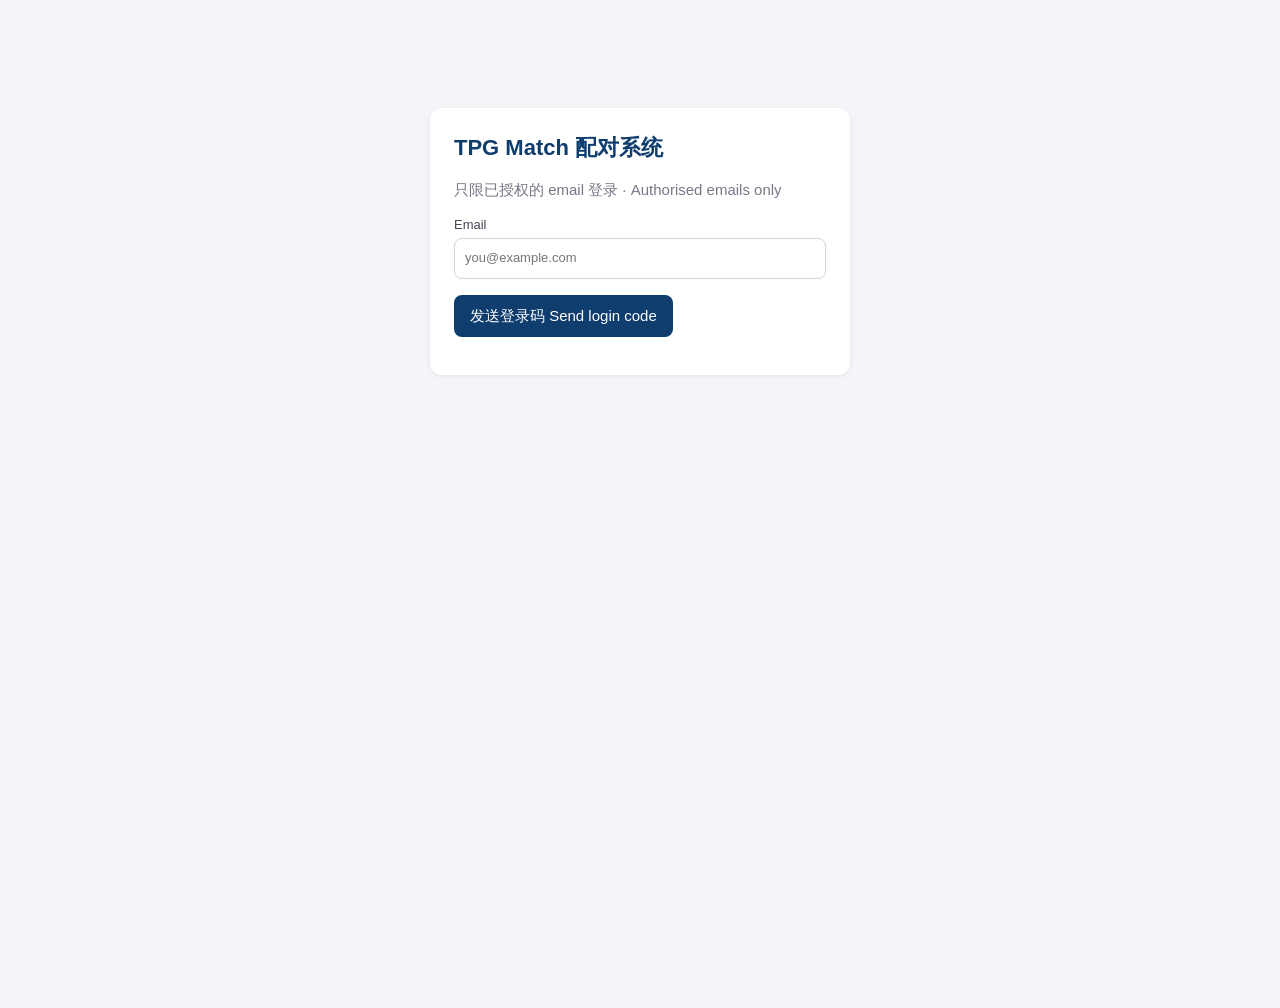
==== industry/index.html @ 161182a3 "TPG Match portal draft (phase 1)" ====
<!doctype html>
<html lang="zh">
<head>
<meta charset="utf-8">
<meta name="robots" content="noindex,nofollow">
<meta name="viewport" content="width=device-width,initial-scale=1,viewport-fit=cover">
<title>TPG 柔佛工厂配对 Industrial Finder</title>
<meta name="description" content="柔佛工厂 / 仓库 / 工业地 / 店屋 盘源搜索 (Johor factory &amp; industrial listings)">
<meta name="theme-color" content="#0f3d6e">
<link rel="icon" href="icon-192.png">
<link rel="apple-touch-icon" href="apple-touch-icon.png">
<meta name="apple-mobile-web-app-capable" content="yes">
<meta name="mobile-web-app-capable" content="yes">
<meta name="apple-mobile-web-app-title" content="工厂配对">
<link rel="stylesheet" href="style.css">
</head>
<body>
<header>
  <h1>TPG 柔佛工厂配对 Industrial Finder</h1>
  <div class="sub" id="cover">载入中… Loading…</div>
</header>
<div class="fp" id="panel"><div>
  <div class="search"><span class="ico">🔍</span><input id="q" type="search" placeholder="Search location 地区 / 项目 e.g. Senai, Kempas" enterkeyhint="search" autocomplete="off"></div>
  <div class="tabs" id="sr"><button type="button" data-v="" class="on">全部 All</button><button type="button" data-v="s">Buy 买</button><button type="button" data-v="r">Rent 租</button></div>
  <h2>Property type 类型</h2>
  <div class="tiles" id="cat"><button type="button" class="all on" data-v="">全部类型 All types <small id="cA"></small></button><button type="button" class="tile" data-v="I"><span class="ic">🏭</span>Industry 工业<small id="cI"></small></button><button type="button" class="tile" data-v="C"><span class="ic">🏬</span>Commercial 商业<small id="cC"></small></button><button type="button" class="tile" data-v="L"><span class="ic">🟫</span>Land 地皮<small id="cL"></small></button><button type="button" class="tile" data-v="B"><span class="ic">🤝</span>Business Take Over 生意出顶<small id="cB"></small></button></div>
  <div class="chips" id="types" hidden></div>
  <h2>Price 价钱 (RM) <small>租 = 月租 monthly rent</small></h2>
  <div class="mm"><input id="minP" type="number" inputmode="numeric" placeholder="No Min" aria-label="No Min"><span class="dash">–</span><input id="maxP" type="number" inputmode="numeric" placeholder="No Max" aria-label="No Max"></div>
  <h2>More filters 更多条件</h2>
    <div class="sec" data-k="ar"><button type="button" class="sh">地区 Area<span class="sv"></span><span class="ar">▼</span></button><div class="sb"><div class="chips" id="areas"></div></div></div>
    <div class="sec" data-k="bu"><button type="button" class="sh">Built-up 建筑面积 (sf)<span class="sv"></span><span class="ar">▼</span></button><div class="sb"><div class="mm"><input id="minBu" type="number" inputmode="numeric" placeholder="No Min" aria-label="No Min"><span class="dash">–</span><input id="maxBu" type="number" inputmode="numeric" placeholder="No Max" aria-label="No Max"></div></div></div>
    <div class="sec" data-k="ld"><button type="button" class="sh">Land size 土地面积 (sf)<span class="sv"></span><span class="ar">▼</span></button><div class="sb"><div class="mm"><input id="minLd" type="number" inputmode="numeric" placeholder="No Min" aria-label="No Min"><span class="dash">–</span><input id="maxLd" type="number" inputmode="numeric" placeholder="No Max" aria-label="No Max"></div></div></div>
    <div class="sec" data-k="amp"><button type="button" class="sh">Power 电 (amp)<span class="sv"></span><span class="ar">▼</span></button><div class="sb"><div class="mm"><input id="minAmp" type="number" inputmode="numeric" placeholder="No Min" aria-label="No Min"><span class="dash">–</span><input id="maxAmp" type="number" inputmode="numeric" placeholder="No Max" aria-label="No Max"></div></div></div>
    <div class="sec" data-k="ten"><button type="button" class="sh">Tenure 地契<span class="sv"></span><span class="ar">▼</span></button><div class="sb"><div class="fld"><select id="ten" aria-label="Tenure"><option value="">不限 Any</option><option value="F">Freehold 永久</option><option value="L">Leasehold 租赁</option></select></div></div></div>
    <div class="sec" data-k="kw"><button type="button" class="sh">Keywords 关键字<span class="sv"></span><span class="ar">▼</span></button><div class="sb"><div class="fld"><input id="kw" type="search" placeholder="e.g. gas, sprinkler, crane, 角头" autocomplete="off"></div><div class="hint">每个字都要在盘的原文里出现 All words must appear in the post.</div></div></div>
    <div class="sec" data-k="mo"><button type="button" class="sh">Ceiling / Loading / Industry 楼高 · 载重 · 类别<span class="sv"></span><span class="ar">▼</span></button><div class="sb"><div class="mm" style="grid-template-columns:1fr 1fr"><label class="fld"><span>楼高 最少 Min ceiling</span><input id="minCeil" type="number" inputmode="decimal"></label><label class="fld"><span>单位 Unit</span><select id="ceilU"><option value="ft">ft 尺</option><option value="m">m 米</option></select></label><label class="fld"><span>载重 最少 Min loading (kN/m²)</span><input id="minFl" type="number" inputmode="numeric"></label><label class="fld"><span>工业类别 Industry</span><select id="ind"><option value="">不限 Any</option><option value="L">Light</option><option value="M">Medium</option><option value="H">Heavy</option></select></label></div></div></div>
    <div class="sec" data-k="gr"><button type="button" class="sh">来源群 Group<span class="sv"></span><span class="ar">▼</span></button><div class="sb"><div class="chips" id="groups"></div></div></div>
  <div class="acts"><button type="button" id="reset">重设 Reset</button><button type="button" class="pri" id="go">看结果 Show results</button></div>
</div></div>
<div id="info"><span id="cnt"></span>
  <select id="sort" aria-label="排序 sort">
    <option value="new">最新 Newest</option><option value="pa">价钱 低→高</option><option value="pd">价钱 高→低</option>
    <option value="amp">电 Amp 高→低</option><option value="bu">建筑 BU 大→小</option>
  </select></div>
<div id="list"></div>
<button id="more" type="button" hidden>显示更多 Show more</button>
<footer>资料来自 WhatsApp 群组盘源，仅供参考，请向原 agent 核实。Listings from WhatsApp groups, verify with the agent.<br>The Pillars Group · CT Chong</footer>
<script type="text/plain" id="app">
(function(){
"use strict";
var D=window.FDATA;
if(!D){document.getElementById("cover").textContent="资料载入失败，请重新整理 / Data failed to load, please refresh";return;}
var $=function(id){return document.getElementById(id)};
var TYPES=[["D","独立式 Detached"],["S","半独立 Semi-D"],["C","Cluster"],["T","排屋 Terrace"],["W","仓库 Warehouse"],["F","工厂 Factory"],["L","地皮 Land"],["P","店屋 Shoplot"],["K","商业楼 Commercial bldg"],["E","办公室 Office"],["H","宿舍 Hostel"],["B","生意出顶 Takeover"],["O","Open shed"],["X","Data centre"]];
var TN={D:"Detached factory",S:"Semi-D factory",C:"Cluster factory",T:"Terrace factory",W:"Warehouse",F:"Factory",L:"Land",P:"Shoplot",B:"生意出顶 Business takeover",E:"Office 办公室",K:"Commercial building 商业楼",H:"Hostel 宿舍",O:"Open shed",X:"Data centre"};
var IND={L:"Light industry",M:"Medium industry",H:"Heavy industry"},TEN={F:"Freehold",L:"Leasehold"};
var G=D.meta.groups, GN=D.meta.groupNames;
var SENAI_X=/i-?synergy|seelong|idaman|m-?park|airport city|ebp ?2|eco business park 2/i;
var MON=["","1月","2月","3月","4月","5月","6月","7月","8月","9月","10月","11月","12月"];
function dstr(s){return parseInt(s.slice(4,6),10)+"/"+parseInt(s.slice(2,4),10)+"/20"+s.slice(0,2)}
function fmtN(n){return Math.round(n).toLocaleString("en-US")}
function money(v){return v>=1e6?"RM"+(v/1e6).toFixed(v>=1e7?1:2).replace(/\.?0+$/,"")+"mil":"RM"+fmtN(v)}
function esc(s){return String(s).replace(/[&<>"']/g,function(c){return {"&":"&amp;","<":"&lt;",">":"&gt;",'"':"&quot;","'":"&#39;"}[c]})}
function gtags(mask){var o=[];for(var i=0;i<G.length;i++)if(mask&(1<<i))o.push(G[i]);return o}
// precompute
var districts={}, L=D.L;
L.forEach(function(x){var ar=D.areas[x.a]||["?",""];x.area=ar[0];x.dist=ar[1]||ar[0];x.par=ar[2]||"";
  x.senai=x.dist==="Senai"||SENAI_X.test(x.loc+" "+x.area);
  x.gm=x.ag.reduce(function(m,a){return m|a[2]},0);
  // keyword search: area / district / project / title / specs only, never the full original text (CT 11/23: a 'Nusa Cemerlang'
  // in a connectivity paragraph must not make a SiLC unit show up for 'cemerlang')
  x.s=(x.area+" "+x.dist+" "+x.par+" "+x.loc+" "+(x.kw||"")+" "+(TN[x.t]||"")+" "+x.kf+" "+({L:"light industrial",M:"medium industrial",H:"heavy industrial"}[x.ind]||"")+" "+({F:"freehold",L:"leasehold"}[x.ten]||"")+" "+x.ag.map(function(a){var g=D.agents[a[0]];return g[0]+" "+g[1]+" 0"+g[1].slice(2)}).join(" ")).toLowerCase().replace(/\s+/g," ");
  if(x.dist&&x.dist!=="?")districts[x.dist]=(districts[x.dist]||0)+1;});
var dlist=Object.keys(districts).sort(function(a,b){return districts[b]-districts[a]});
$("cover").textContent="资料 "+dstr(D.meta.from.replace(/-/g,"").slice(2))+" – "+dstr(D.meta.to.replace(/-/g,"").slice(2))+" · 共 "+fmtN(D.meta.count)+" 个盘 listings · 更新 "+D.meta.built.slice(0,10);
function chips(el,items,key){$(el).innerHTML=items.map(function(it){return '<button type="button" class="chip" data-v="'+esc(it[0])+'">'+esc(it[1])+'</button>'}).join("");
  $(el).addEventListener("click",function(e){var b=e.target.closest(".chip");if(!b)return;b.classList.toggle("on");run()})}
chips("areas",dlist.map(function(d){return [d,(d==="Senai"?"Senai+ 含Seelong/EBP2/M-Park/Idaman/I-Synergy":d)+" "+districts[d]]}));
// CT 23/11: one site, three categories. Every type code belongs to exactly one category.
var CAT={D:"I",S:"I",C:"I",T:"I",W:"I",F:"I",O:"I",X:"I",P:"C",B:"B",E:"C",H:"C",K:"C",L:"L"};
var CN={I:0,C:0,L:0,B:0};L.forEach(function(x){x.cat=CAT[x.t]||"I";CN[x.cat]++});
function srN(arr){var s=0,r=0;arr.forEach(function(x){if(x.sr==="s"||x.sr==="b"||(!x.sr&&x.sale))s++;if(x.sr==="r"||x.sr==="b"||(!x.sr&&x.rent))r++});return "卖 "+s+" · 租 "+r}
$("cA").textContent=fmtN(L.length)+" · "+srN(L);$("cB").textContent=fmtN(CN.B)+" · 顶让 takeover";
["I","C","L"].forEach(function(k){$("c"+k).textContent=fmtN(CN[k])+" · "+srN(L.filter(function(x){return x.cat===k}))});
// the type chips show only the subtypes of the chosen category, each with its count
function typeChips(cat){return;var tc={};L.forEach(function(x){if(!cat||x.cat===cat)tc[x.t]=(tc[x.t]||0)+1});
  $("types").innerHTML=TYPES.filter(function(t){return tc[t[0]]}).map(function(t){return '<button type="button" class="chip" data-v="'+esc(t[0])+'">'+esc(t[1])+" "+tc[t[0]]+'</button>'}).join("")}
$("types").addEventListener("click",function(e){var b=e.target.closest(".chip");if(!b)return;b.classList.toggle("on");run()});
typeChips("");
$("cat").addEventListener("click",function(e){var b=e.target.closest("button");if(!b)return;[].forEach.call($("cat").children,function(c){c.classList.toggle("on",c===b)});typeChips(b.dataset.v);run()});
chips("groups",G.map(function(g){return [g,g+" · "+GN[g]]}));
$("sr").addEventListener("click",function(e){var b=e.target.closest("button");if(!b)return;[].forEach.call($("sr").children,function(c){c.classList.toggle("on",c===b)});run()});
function on(el){return [].map.call($(el).querySelectorAll(".chip.on"),function(b){return b.dataset.v})}
function num(id){var v=parseFloat($(id).value);return isNaN(v)?null:v}
var NUMS=["minAmp","maxAmp","minBu","maxBu","minLd","maxLd","minCeil","minFl","minP","maxP"],SELS=["ceilU","ind","ten","sort"];
function state(){var s={cat:$("cat").querySelector(".on").dataset.v,q:$("q").value.trim(),sr:$("sr").querySelector(".on").dataset.v,ar:on("areas"),ty:on("types"),gr:on("groups"),kw:$("kw").value.trim()};
  NUMS.forEach(function(k){s[k]=num(k)});SELS.forEach(function(k){s[k]=$(k).value});return s}
function price(x,sr){if(sr==="r")return x.rent||0;if(sr==="s")return x.sale||0;return x.rent||x.sale||0}
function match(x,s){
  if(x.cat!=="B"&&s.sr==="r"&&!(x.sr==="r"||x.sr==="b"||(!x.sr&&x.rent)))return false;
  if(x.cat!=="B"&&s.sr==="s"&&!(x.sr==="s"||x.sr==="b"||(!x.sr&&x.sale)))return false;
  if(s.ar.length&&!s.ar.some(function(a){return a==="Senai"?x.senai:x.dist===a}))return false;
  if(s.cat&&x.cat!==s.cat)return false;
  if(s.ty.length&&s.ty.indexOf(x.t)<0)return false;
  if(s.gr.length&&!s.gr.some(function(g){return x.gm&(1<<G.indexOf(g))}))return false;
  if(s.minAmp!=null&&!(x.amp>=s.minAmp))return false;
  if(s.maxAmp!=null&&!(x.amp&&x.amp<=s.maxAmp))return false;
  if(s.minBu!=null&&!(x.bu>=s.minBu))return false;
  if(s.maxBu!=null&&!(x.bu&&x.bu<=s.maxBu))return false;
  if(s.minLd!=null&&!(x.ld>=s.minLd))return false;
  if(s.maxLd!=null&&!(x.ld&&x.ld<=s.maxLd))return false;
  if(s.minCeil!=null){var c=s.ceilU==="m"?x.cm:(x.cf||x.cm*3.281);if(!(c>=s.minCeil-0.05))return false}
  if(s.minFl!=null&&!(x.fl>=s.minFl))return false;
  if(s.maxP!=null){var p=price(x,s.sr);if(!(p&&p<=s.maxP))return false}
  if(s.minP!=null){var p2=price(x,s.sr);if(!(p2&&p2>=s.minP))return false}
  if(s.kw){if(x.kt==null)x.kt=(x.s+" "+x.txt).toLowerCase();var kws=s.kw.toLowerCase().split(/[\s,，]+/);for(var j=0;j<kws.length;j++){if(kws[j]&&x.kt.indexOf(kws[j])<0)return false}}
  if(s.ind&&x.ind!==s.ind)return false;
  if(s.ten&&x.ten!==s.ten)return false;
  if(s.q&&s.ph){if(x.s.indexOf(s.ph)<0)return false}
  else if(s.q){var ws=s.q.toLowerCase().split(/\s+/);for(var i=0;i<ws.length;i++){var w=ws[i];if(/^0\d{8,}$/.test(w))w="6"+w;if(x.s.indexOf(w)<0)return false}}
  return true}
var res=[],shown=0,PAGE=30;
function srt(s){var k=s.sort;res.sort(function(a,b){
  if(k==="pa"||k==="pd"){var pa=price(a,s.sr),pb=price(b,s.sr);if(!pa)return 1;if(!pb)return -1;return k==="pa"?pa-pb:pb-pa}
  if(k==="amp")return (b.amp||0)-(a.amp||0)||(b.last>a.last?1:-1);
  if(k==="bu")return (b.bu||0)-(a.bu||0)||(b.last>a.last?1:-1);
  return b.last>a.last?1:b.last<a.last?-1:0})}
function agLink(a,x,label){var g=D.agents[a[0]],nm=g[0]||("0"+g[1].slice(2))||"?",ph=g[1];
  if(!ph)return '<b>'+esc(nm)+'</b>';
  var msg="Hi "+(g[0]||"")+", 请问这个盘还有吗？"+label;
  return '<a href="https://wa.me/'+ph+'?text='+encodeURIComponent(msg)+'" target="_blank" rel="noopener">'+esc(nm)+' 0'+ph.slice(2).replace(/^(1\d)(\d{3,4})(\d{4})$/,"$1-$2 $3")+'</a>'}
function card(x,i,s){
  var srT=x.sr==="r"?"出租 Rent":x.sr==="s"?"出售 Sale":x.sr==="b"?"租/卖 Rent & Sale":"";
  var lc=x.loc&&[x.area,x.dist].map(function(z){return (z||"").toLowerCase()}).indexOf(x.loc.toLowerCase())<0?x.loc:"";
  var place=x.area+(x.dist&&x.area.toLowerCase().indexOf(x.dist.toLowerCase())<0?" ("+x.dist+")":"")+(lc?" · "+lc:"");
  var title=(i+1)+". "+place+" · "+(TN[x.t]||"Factory")+(srT?" · "+srT:"");
  var sp=[];
  sp.push("BU "+(x.bu?fmtN(x.bu)+"sf":"-"));
  sp.push("地 "+(x.ld?fmtN(x.ld)+"sf"+(x.ld>=21780?" ("+(x.ld/43560).toFixed(2).replace(/\.?0+$/,"")+"ac)":""):"-"));
  sp.push(x.amp?x.amp+"A":"电 -");
  sp.push("楼高 "+(x.cm?(+x.cm.toFixed(1))+"m"+(x.cf?"/"+Math.round(x.cf)+"ft":""):"-"));
  if(x.fl)sp.push("载重 "+x.fl+"kN/m²");
  if(x.ind)sp.push(IND[x.ind]);
  if(x.ten)sp.push(TEN[x.ten]);
  var pr=[];
  if(x.rent&&x.rf)pr.push("租 "+money(x.rent)+"/月 (楼层价 per floor)");
  else if(x.rent)pr.push("租 "+money(x.rent)+"/月"+(x.psf&&x.sr!=="s"&&x.psf<=20?" (RM"+x.psf+"psf)":(x.bu&&x.t!=="L"?" (≈RM"+(x.rent/x.bu).toFixed(2)+"psf)":"")));
  if(x.sale)pr.push("卖 "+money(x.sale)+(x.psf&&x.psf>20?" (RM"+fmtN(x.psf)+"psf)":(x.bu&&x.t!=="L"?" (≈RM"+fmtN(x.sale/x.bu)+"psf BU)":x.ld?" (≈RM"+(x.sale/x.ld).toFixed(1)+"psf 地)":"")));
  // CT 23/11: several agents, different prices - show the earliest and the latest, each with its agent and date
  var pp=[];if(x.pp){[["r","租"],["s","卖"]].forEach(function(k){var v=x.pp[k[0]];if(!v)return;
    function one(e,lab){var a=D.agents[e[1]]||["",""];return lab+" "+money(e[0])+(k[0]==="r"?"/月":"")+"（"+(a[0]||("0"+(a[1]||"").slice(2)))+" "+e[2].slice(4,6)+"/"+e[2].slice(2,4)+" 发）"}
    pp.push(k[1]+"价不同："+one(v[0],"最早")+" · "+one(v[1],"最新"))})}
  if(x.tf)pr.push("顶手费 "+money(x.tf)+(x.tsr?" · 店租 RM"+fmtN(x.tsr)+"/月":""));
  if(x.tr&&x.sale)pr.push(x.tn==="t"?"已有租客 · 租金 RM"+fmtN(x.tr)+"/月":"原文另写租金 RM"+fmtN(x.tr)+"/月");
  var label=x.area+" "+(TN[x.t]||"")+(x.bu?" BU "+fmtN(x.bu)+"sf":"")+(x.amp?" "+x.amp+"A":"")+(x.rent?" 租"+money(x.rent):x.sale?" 卖"+money(x.sale):"");
  var f=x.ag[0], oth=x.ag.slice(1);
  var h='<div class="card"><h3>'+esc(title)+(x.kf?'<span class="kf">'+esc(x.kf)+'</span>':'')+'</h3>'+
    '<div class="spec">'+esc(sp.join(" | "))+'</div>'+
    '<div class="spec price">'+esc(pr.join(" | ")||"价钱 请问 agent")+'</div>'+(pp.length?'<div class="small pp">💬 '+esc(pp.join("；"))+'</div>':'')+
    '<div class="ag">👉 '+agLink(f,x,label)+' <span class="small">首发 '+dstr(f[1])+'</span></div>'+
    '<div class="small">📍 '+gtags(x.gm).map(function(g){return '<span class="tag" title="'+esc(GN[g])+'">'+esc(g)+'</span>'}).join("")+' 最近 '+dstr(x.last)+'</div>';
  if(oth.length){h+='<div class="oth">也有人发：'+oth.slice(0,6).map(function(a){return agLink(a,x,label)+' <span class="small">('+gtags(a[2]).join("/")+')</span>'}).join("，")+
    (oth.length>6?'<details><summary>还有 '+(oth.length-6)+' 位 agent</summary>'+oth.slice(6).map(function(a){return agLink(a,x,label)+' <span class="small">('+gtags(a[2]).join("/")+')</span>'}).join("，")+'</details>':'')+'</div>'}
  h+='<details><summary>看原文 Original post ▾</summary><button type="button" class="copy-orig">📋 复制全文 Copy</button><pre>'+esc(x.txt)+'</pre></details></div>';
  return h}
function render(more){var s=state(),h="";var end=Math.min(res.length,shown+PAGE);
  for(var i=shown;i<end;i++)h+=card(res[i],i,s);
  if(more)$("list").insertAdjacentHTML("beforeend",h);else $("list").innerHTML=h||'<div class="empty">没有符合的盘 No match.<br>试试放宽条件（很多盘没写电/楼高/载重，有这些条件会被筛掉）。</div>';
  shown=end;$("more").hidden=shown>=res.length}
var tmr;
// draft 24/11 (PropertyGuru-style): every filter section is collapsed by default; its header shows the active value
function rng(a,b,u){a=num(a);b=num(b);if(a==null&&b==null)return "";return (a!=null?fmtN(a):"No Min")+" – "+(b!=null?fmtN(b):"No Max")+(u||"")}
function listLab(a){return a.length<=3?a.join("、"):a.slice(0,3).join("、")+" 等 "+a.length+" 个"}
function secLab(){var v={ar:listLab(on("areas")),bu:rng("minBu","maxBu"," sf"),ld:rng("minLd","maxLd"," sf"),amp:rng("minAmp","maxAmp"," A"),
    ten:$("ten").value?$("ten").options[$("ten").selectedIndex].text:"",kw:$("kw").value.trim(),
    mo:[num("minCeil")!=null?"≥"+num("minCeil")+$("ceilU").value:"",num("minFl")!=null?"≥"+num("minFl")+"kN":"",$("ind").value?$("ind").options[$("ind").selectedIndex].text:""].filter(Boolean).join(" · "),
    gr:listLab(on("groups"))};
  [].forEach.call(document.querySelectorAll(".sec"),function(el){var t=v[el.dataset.k]||"";el.querySelector(".sv").textContent=t||"Any";el.classList.toggle("act",!!t);
    el.querySelector(".sh").setAttribute("aria-expanded",el.classList.contains("open"))})}
document.querySelectorAll(".sec .sh").forEach(function(h){h.addEventListener("click",function(){h.parentNode.classList.toggle("open");secLab()})});
function run(){var s=state();secLab();
  // several words: if some listing has them as one phrase ('desa cemerlang', 'setia business park 1'), match the phrase only
  var ph=s.q.toLowerCase().replace(/\s+/g," ");s.ph=(ph.indexOf(" ")>0&&L.some(function(x){return x.s.indexOf(ph)>=0}))?ph:"";
  res=L.filter(function(x){return match(x,s)});srt(s);shown=0;
  $("cnt").textContent="找到 "+fmtN(res.length)+" 个盘";$("go").textContent="看 "+fmtN(res.length)+" 个结果 Show results";render(false);save(s)}
function save(s){var p=[];if(s.q)p.push("q="+encodeURIComponent(s.q));if(s.kw)p.push("kw="+encodeURIComponent(s.kw));if(s.sr)p.push("sr="+s.sr);
  ["ar","ty","gr"].forEach(function(k){if(s[k].length)p.push(k+"="+encodeURIComponent(s[k].join(",")))});
  NUMS.forEach(function(k){if(s[k]!=null)p.push(k+"="+s[k])});SELS.forEach(function(k){var d=$(k).options[0].value;if(s[k]!==d)p.push(k+"="+s[k])});
  history.replaceState(null,"",p.length?"#"+p.join("&"):location.pathname+location.search)}
function load(){var h=location.hash.slice(1);if(!h)return;h.split("&").forEach(function(kv){var i=kv.indexOf("="),k=kv.slice(0,i),v=decodeURIComponent(kv.slice(i+1));
  if(k==="q")$("q").value=v;else if(k==="kw")$("kw").value=v;else if(k==="sr")[].forEach.call($("sr").children,function(c){c.classList.toggle("on",c.dataset.v===v)});
  else if(k==="ar"||k==="ty"||k==="gr"){var el={ar:"areas",ty:"types",gr:"groups"}[k],vs=v.split(",");[].forEach.call($(el).children,function(c){if(vs.indexOf(c.dataset.v)>=0)c.classList.add("on")})}
  else if($(k))$(k).value=v});}
$("q").addEventListener("input",function(){clearTimeout(tmr);tmr=setTimeout(run,200)});
$("q").addEventListener("keydown",function(e){if(e.key==="Enter"){$("q").blur();run()}});
NUMS.concat(["ceilU","ind","ten"]).forEach(function(k){$(k).addEventListener("input",function(){clearTimeout(tmr);tmr=setTimeout(run,300)})});
$("sort").addEventListener("change",run);
$("kw").addEventListener("input",function(){clearTimeout(tmr);tmr=setTimeout(run,300)});
$("ten").addEventListener("change",run);$("ind").addEventListener("change",run);$("ceilU").addEventListener("change",run);
$("go").addEventListener("click",function(){run();$("info").scrollIntoView({behavior:"smooth"})});
$("reset").addEventListener("click",function(){$("q").value="";$("kw").value="";NUMS.forEach(function(k){$(k).value=""});SELS.forEach(function(k){$(k).selectedIndex=0});
  document.querySelectorAll(".chip.on").forEach(function(c){c.classList.remove("on")});[].forEach.call($("sr").children,function(c,i){c.classList.toggle("on",i===0)});run()});
function copyText(t){
  function fallback(){var ta=document.createElement("textarea");ta.value=t;ta.setAttribute("readonly","");
    ta.style.cssText="position:fixed;top:0;left:0;width:2em;height:2em;padding:0;border:0;outline:none;box-shadow:none;background:transparent;opacity:0;";
    document.body.appendChild(ta);ta.focus();ta.select();ta.setSelectionRange(0,t.length);
    var ok=false;try{ok=document.execCommand("copy")}catch(e){}document.body.removeChild(ta);return ok}
  if(navigator.clipboard&&navigator.clipboard.writeText)
    return navigator.clipboard.writeText(t).catch(function(){if(!fallback())return Promise.reject(new Error("copy"))});
  return fallback()?Promise.resolve():Promise.reject(new Error("copy"))}
$("list").addEventListener("click",function(e){
  var b=e.target.closest(".copy-orig");if(!b)return;e.preventDefault();e.stopPropagation();
  var pre=b.parentNode.querySelector("pre"),t=pre?pre.textContent:"";
  copyText(t).then(function(){b.textContent="已复制 ✓";b.classList.add("ok");clearTimeout(b._ct);
    b._ct=setTimeout(function(){b.textContent="📋 复制全文 Copy";b.classList.remove("ok")},2000)});
});
$("more").addEventListener("click",function(){render(true)});
load();run();
})();
</script>
<script src="../embed.js" data-cat="industry"></script>
</body>
</html>
---- industry/style.css ----
/* Shared search UI style - 工厂配对 (industry) + 住宅配对 (residential) draft sites, PropertyGuru-like filter page.
   Spec: STYLE.md in this folder. Change colours ONLY via the variables below so both sites stay identical. */
:root{
  --b:#0f3d6e;      /* brand navy: header, active tab/tile/chip, primary button */
  --b2:#e8f0f9;     /* navy tint: active tile background, tags */
  --y:#f5b700;      /* accent yellow (header underline / highlight) */
  --bg:#f3f5f8;     /* page background */
  --c:#ffffff;      /* card / panel background */
  --t:#1b2430;      /* main text */
  --m:#5d6b7c;      /* muted text, labels */
  --l:#dde3ea;      /* borders, dividers */
  --g:#128c4a;      /* WhatsApp / agent links, success */
  --p:#a3360b;      /* price text */
  --r:12px;         /* card / tile radius */
}
*{box-sizing:border-box;-webkit-tap-highlight-color:transparent}
body{margin:0;font:16px/1.45 -apple-system,BlinkMacSystemFont,"Segoe UI",Roboto,"PingFang SC","Noto Sans CJK SC","Microsoft YaHei",sans-serif;background:var(--bg);color:var(--t)}
button,input,select{font-family:inherit}
/* 1. header */
header{background:var(--b);color:#fff;padding:12px 14px 10px;padding-top:max(12px,env(safe-area-inset-top));border-bottom:3px solid var(--y)}
header h1{margin:0;font-size:19px;line-height:1.25}
header .sub{font-size:13px;opacity:.85;margin-top:3px}
/* filter page container */
.fp{background:var(--c);padding:12px 14px 16px;border-bottom:1px solid var(--l)}
.fp h2{font-size:15px;margin:16px 0 8px;color:var(--t);font-weight:700}
.fp h2:first-child{margin-top:4px}
.fp h2 small{font-weight:400;color:var(--m);font-size:12px}
/* 2. search location box */
.search{display:flex;align-items:center;gap:8px;border:1px solid var(--l);border-radius:24px;padding:0 14px;background:#fff;min-height:48px}
.search .ico{font-size:17px;opacity:.6}
.search input{flex:1;min-width:0;border:0;outline:0;font-size:16px;padding:12px 0;background:transparent}
/* 3. Buy / Rent tabs (underline style) */
.tabs{display:flex;border-bottom:1px solid var(--l);margin-top:10px}
.tabs button{flex:1;border:0;background:none;font-size:16px;padding:11px 0;min-height:46px;color:var(--m);border-bottom:3px solid transparent;margin-bottom:-1px}
.tabs button.on{color:var(--b);font-weight:700;border-bottom-color:var(--b)}
/* 4. property type tiles (large picture buttons) */
.tiles{display:grid;grid-template-columns:1fr 1fr;gap:10px}
.tiles .all{grid-column:1/-1;min-height:40px;border-radius:20px;font-size:14px;padding:6px}
.tile{border:1.5px solid var(--l);background:#fff;border-radius:var(--r);padding:12px 8px;min-height:92px;display:flex;flex-direction:column;align-items:center;justify-content:center;gap:2px;color:var(--t);font-size:14.5px;font-weight:600;line-height:1.2;text-align:center}
.tile .ic{font-size:30px;line-height:1}
.tile small{font-size:11.5px;font-weight:400;color:var(--m)}
.tile.on{border-color:var(--b);background:var(--b2);color:var(--b)}
.tiles .all.on{background:var(--b);border-color:var(--b);color:#fff}
/* 5. min / max pair */
.mm{display:grid;grid-template-columns:1fr auto 1fr;gap:8px;align-items:center}
.mm .dash{color:var(--m)}
.fld{display:flex;flex-direction:column}
.fld span{font-size:12px;color:var(--m);margin-bottom:3px}
.fld input,.fld select,.mm input,.mm select{font-size:16px;padding:10px 12px;border:1px solid var(--l);border-radius:10px;background:#fff;min-height:46px;width:100%}
.hint{font-size:12px;color:var(--m);margin-top:5px}
/* 6. collapsible sections: header button + body; collapsed by default, header shows the active value */
.sec{border-top:1px solid var(--l)}
.sec:last-of-type{border-bottom:1px solid var(--l)}
.sh{display:flex;width:100%;align-items:center;gap:8px;background:none;border:0;padding:14px 2px;min-height:52px;font-size:15.5px;font-weight:600;color:var(--t);text-align:left;cursor:pointer}
.sh .sv{flex:1;text-align:right;font-weight:400;font-size:13.5px;color:var(--m);overflow:hidden;text-overflow:ellipsis;white-space:nowrap}
.sh .ar{color:var(--m);font-size:13px;transition:transform .15s}
.sec.open .sh .ar{transform:rotate(180deg)}
.sec.act .sh .sv{color:var(--b);font-weight:600}
.sb{display:none;padding:0 2px 14px}
.sec.open .sb{display:block}
/* chips (multi-select) and segmented buttons */
.chips{display:flex;flex-wrap:wrap;gap:7px}
.chip{border:1px solid var(--l);background:#f8fafc;border-radius:20px;padding:8px 13px;font-size:15px;min-height:40px;color:var(--t)}
.chip.on{background:var(--b);color:#fff;border-color:var(--b)}
.seg{display:flex;border:1px solid var(--b);border-radius:10px;overflow:hidden}
.seg button{flex:1;border:0;background:#fff;padding:10px 0;font-size:15px;color:var(--b);min-height:44px}
.seg button.on{background:var(--b);color:#fff;font-weight:700}
/* 7. bottom actions */
.acts{display:flex;gap:10px;margin-top:16px}
.acts button{flex:1;min-height:48px;font-size:16px;border-radius:24px;border:1px solid var(--b);background:#fff;color:var(--b)}
.acts button.pri{flex:2;background:var(--b);color:#fff;font-weight:700}
/* results */
#info{padding:12px 14px 4px;font-size:14px;color:var(--m);display:flex;justify-content:space-between;align-items:center;gap:8px}
#info select{font-size:15px;padding:6px;border-radius:8px;border:1px solid var(--l);background:#fff}
#list{padding:4px 10px 30px}
.card{background:var(--c);border-radius:var(--r);padding:12px 13px;margin:9px 0;box-shadow:0 1px 2px rgba(0,0,0,.06);border:1px solid #e8edf2}
.card h3{margin:0 0 5px;font-size:16.5px;line-height:1.35}
.spec{font-size:14.5px;color:#26313d;margin:3px 0}
.price{font-weight:700;color:var(--p)}
.ag{margin:7px 0 2px;font-size:15px}
.ag a{color:var(--g);font-weight:700;text-decoration:none;padding:4px 0;display:inline-block}
.small{font-size:13px;color:var(--m)}
.tag{display:inline-block;background:var(--b2);color:var(--b);border-radius:6px;padding:1px 7px;font-size:12.5px;margin-right:4px}
.kf{display:inline-block;background:#fff4cc;color:#7a5a00;border-radius:6px;padding:0 6px;font-size:12.5px;margin-left:4px;font-weight:600}
.oth{font-size:14px;margin-top:4px}
.oth a{color:var(--g);text-decoration:none}
details{margin-top:7px}
summary{font-size:14px;color:var(--b);cursor:pointer;padding:6px 0}
details pre{white-space:pre-wrap;word-break:break-word;font:13.5px/1.5 inherit;font-family:inherit;background:#f7f9fb;border-radius:8px;padding:9px;margin:4px 0 0;max-height:420px;overflow:auto}
.copy-orig{display:block;width:100%;min-height:44px;margin:8px 0 6px;padding:10px 12px;font-size:16px;font-weight:700;border-radius:10px;border:1px solid var(--b);background:var(--b);color:#fff;cursor:pointer}
.copy-orig.ok{background:var(--g);border-color:var(--g)}
#more{display:block;width:calc(100% - 20px);margin:6px 10px 30px;min-height:48px;font-size:16px;border-radius:24px;border:1px solid var(--b);background:#fff;color:var(--b)}
.empty{text-align:center;color:var(--m);padding:30px 10px}
footer{font-size:12px;color:var(--m);text-align:center;padding:0 14px 30px}
@media(min-width:760px){.fp>div,#list,#info{max-width:820px;margin-left:auto;margin-right:auto}.fp{padding-left:14px;padding-right:14px}header{padding-left:max(14px,calc(50% - 400px));padding-right:max(14px,calc(50% - 400px))}.tiles{grid-template-columns:repeat(4,1fr)}}
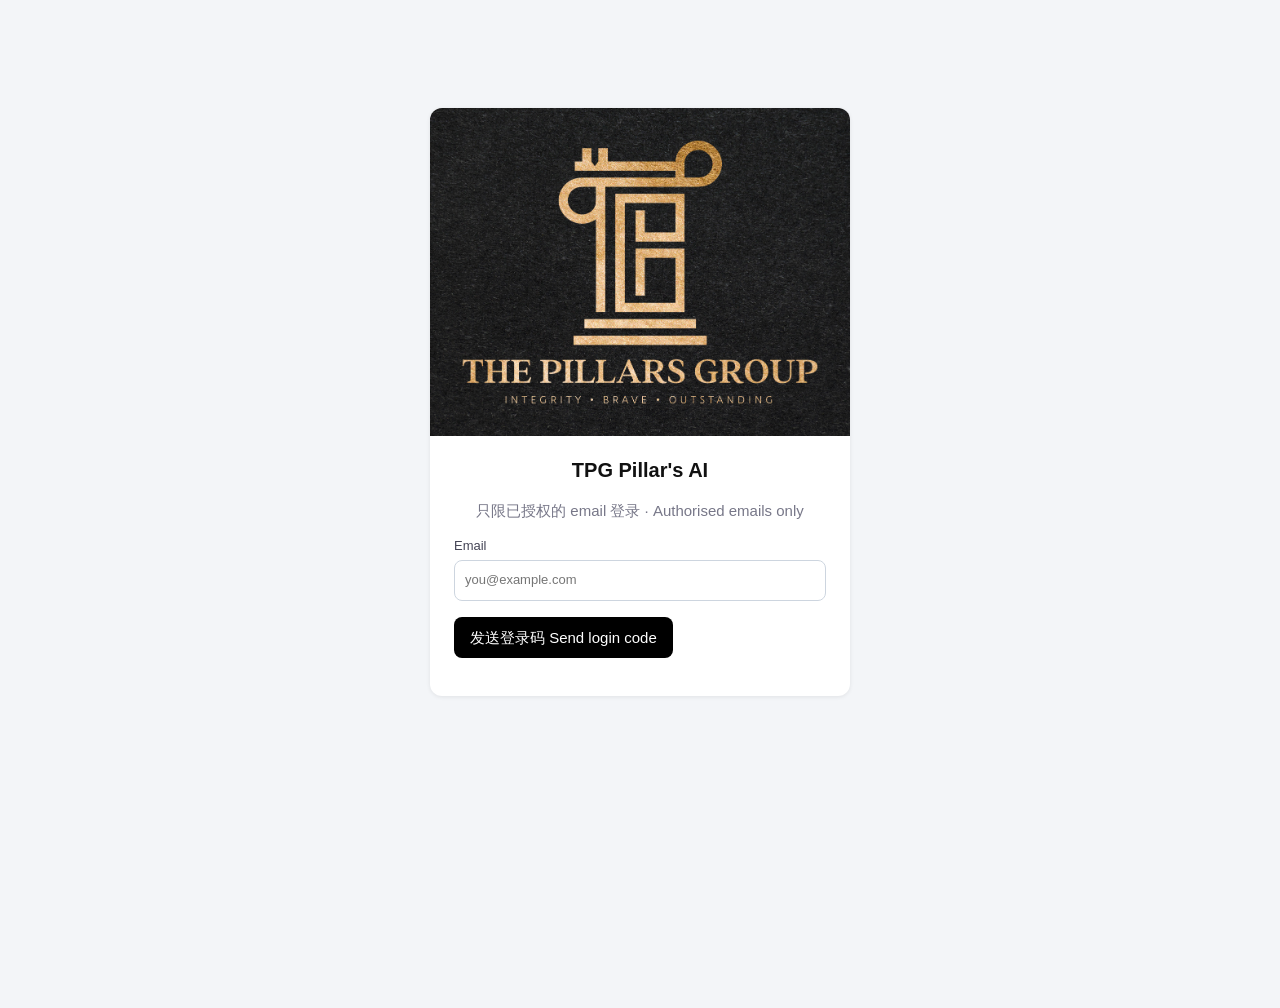
==== commit 40c8fd95: "Industry ceiling height in metres; label land field Land Area Show and filter factory ceiling height" ====
--- a/industry/index.html
+++ b/industry/index.html
@@ -30,11 +30,11 @@
   <h2>More filters 更多条件</h2>
     <div class="sec" data-k="ar"><button type="button" class="sh">地区 Area<span class="sv"></span><span class="ar">▼</span></button><div class="sb"><div class="chips" id="areas"></div></div></div>
     <div class="sec" data-k="bu"><button type="button" class="sh">Built-up 建筑面积 (sf)<span class="sv"></span><span class="ar">▼</span></button><div class="sb"><div class="mm"><input id="minBu" type="number" inputmode="numeric" placeholder="No Min" aria-label="No Min"><span class="dash">–</span><input id="maxBu" type="number" inputmode="numeric" placeholder="No Max" aria-label="No Max"></div></div></div>
-    <div class="sec" data-k="ld"><button type="button" class="sh">Land size 土地面积 (sf)<span class="sv"></span><span class="ar">▼</span></button><div class="sb"><div class="mm"><input id="minLd" type="number" inputmode="numeric" placeholder="No Min" aria-label="No Min"><span class="dash">–</span><input id="maxLd" type="number" inputmode="numeric" placeholder="No Max" aria-label="No Max"></div></div></div>
+    <div class="sec" data-k="ld"><button type="button" class="sh">Land Area 土地面积 (sf)<span class="sv"></span><span class="ar">▼</span></button><div class="sb"><div class="mm"><input id="minLd" type="number" inputmode="numeric" placeholder="No Min" aria-label="No Min"><span class="dash">–</span><input id="maxLd" type="number" inputmode="numeric" placeholder="No Max" aria-label="No Max"></div></div></div>
     <div class="sec" data-k="amp"><button type="button" class="sh">Power 电 (amp)<span class="sv"></span><span class="ar">▼</span></button><div class="sb"><div class="mm"><input id="minAmp" type="number" inputmode="numeric" placeholder="No Min" aria-label="No Min"><span class="dash">–</span><input id="maxAmp" type="number" inputmode="numeric" placeholder="No Max" aria-label="No Max"></div></div></div>
     <div class="sec" data-k="ten"><button type="button" class="sh">Tenure 地契<span class="sv"></span><span class="ar">▼</span></button><div class="sb"><div class="fld"><select id="ten" aria-label="Tenure"><option value="">不限 Any</option><option value="F">Freehold 永久</option><option value="L">Leasehold 租赁</option></select></div></div></div>
     <div class="sec" data-k="kw"><button type="button" class="sh">Keywords 关键字<span class="sv"></span><span class="ar">▼</span></button><div class="sb"><div class="fld"><input id="kw" type="search" placeholder="e.g. gas, sprinkler, crane, 角头" autocomplete="off"></div><div class="hint">每个字都要在盘的原文里出现 All words must appear in the post.</div></div></div>
-    <div class="sec" data-k="mo"><button type="button" class="sh">Ceiling / Loading / Industry 楼高 · 载重 · 类别<span class="sv"></span><span class="ar">▼</span></button><div class="sb"><div class="mm" style="grid-template-columns:1fr 1fr"><label class="fld"><span>楼高 最少 Min ceiling</span><input id="minCeil" type="number" inputmode="decimal"></label><label class="fld"><span>单位 Unit</span><select id="ceilU"><option value="ft">ft 尺</option><option value="m">m 米</option></select></label><label class="fld"><span>载重 最少 Min loading (kN/m²)</span><input id="minFl" type="number" inputmode="numeric"></label><label class="fld"><span>工业类别 Industry</span><select id="ind"><option value="">不限 Any</option><option value="L">Light</option><option value="M">Medium</option><option value="H">Heavy</option></select></label></div></div></div>
+    <div class="sec" data-k="mo"><button type="button" class="sh">Ceiling / Loading / Industry 楼高 · 载重 · 类别<span class="sv"></span><span class="ar">▼</span></button><div class="sb"><div class="mm" style="grid-template-columns:1fr 1fr"><label class="fld"><span>楼高最少 Min ceiling (m)</span><input id="minCeil" type="number" inputmode="decimal" placeholder="e.g. 8"></label><label class="fld"><span>载重 最少 Min loading (kN/m²)</span><input id="minFl" type="number" inputmode="numeric"></label><label class="fld"><span>工业类别 Industry</span><select id="ind"><option value="">不限 Any</option><option value="L">Light</option><option value="M">Medium</option><option value="H">Heavy</option></select></label></div></div></div>
     <div class="sec" data-k="gr"><button type="button" class="sh">来源群 Group<span class="sv"></span><span class="ar">▼</span></button><div class="sb"><div class="chips" id="groups"></div></div></div>
   <div class="acts"><button type="button" id="reset">重设 Reset</button><button type="button" class="pri" id="go">看结果 Show results</button></div>
 </div></div>
@@ -42,6 +42,7 @@
   <select id="sort" aria-label="排序 sort">
     <option value="new">最新 Newest</option><option value="pa">价钱 低→高</option><option value="pd">价钱 高→低</option>
     <option value="amp">电 Amp 高→低</option><option value="bu">建筑 BU 大→小</option>
+    <option value="ceil">楼高 Ceiling 高→低</option>
   </select></div>
 <div id="list"></div>
 <button id="more" type="button" hidden>显示更多 Show more</button>
@@ -60,6 +61,7 @@
 var MON=["","1月","2月","3月","4月","5月","6月","7月","8月","9月","10月","11月","12月"];
 function dstr(s){return parseInt(s.slice(4,6),10)+"/"+parseInt(s.slice(2,4),10)+"/20"+s.slice(0,2)}
 function fmtN(n){return Math.round(n).toLocaleString("en-US")}
+function ceilM(x){var m=x.cm?+x.cm:(x.cf?x.cf*0.3048:null);return m==null?null:Math.round(m*10)/10}
 function money(v){return v>=1e6?"RM"+(v/1e6).toFixed(v>=1e7?1:2).replace(/\.?0+$/,"")+"mil":"RM"+fmtN(v)}
 function esc(s){return String(s).replace(/[&<>"']/g,function(c){return {"&":"&amp;","<":"&lt;",">":"&gt;",'"':"&quot;","'":"&#39;"}[c]})}
 function gtags(mask){var o=[];for(var i=0;i<G.length;i++)if(mask&(1<<i))o.push(G[i]);return o}
@@ -93,7 +95,7 @@
 $("sr").addEventListener("click",function(e){var b=e.target.closest("button");if(!b)return;[].forEach.call($("sr").children,function(c){c.classList.toggle("on",c===b)});run()});
 function on(el){return [].map.call($(el).querySelectorAll(".chip.on"),function(b){return b.dataset.v})}
 function num(id){var v=parseFloat($(id).value);return isNaN(v)?null:v}
-var NUMS=["minAmp","maxAmp","minBu","maxBu","minLd","maxLd","minCeil","minFl","minP","maxP"],SELS=["ceilU","ind","ten","sort"];
+var NUMS=["minAmp","maxAmp","minBu","maxBu","minLd","maxLd","minCeil","minFl","minP","maxP"],SELS=["ind","ten","sort"];
 function state(){var s={cat:$("cat").querySelector(".on").dataset.v,q:$("q").value.trim(),sr:$("sr").querySelector(".on").dataset.v,ar:on("areas"),ty:on("types"),gr:on("groups"),kw:$("kw").value.trim()};
   NUMS.forEach(function(k){s[k]=num(k)});SELS.forEach(function(k){s[k]=$(k).value});return s}
 function price(x,sr){if(sr==="r")return x.rent||0;if(sr==="s")return x.sale||0;return x.rent||x.sale||0}
@@ -110,7 +112,7 @@
   if(s.maxBu!=null&&!(x.bu&&x.bu<=s.maxBu))return false;
   if(s.minLd!=null&&!(x.ld>=s.minLd))return false;
   if(s.maxLd!=null&&!(x.ld&&x.ld<=s.maxLd))return false;
-  if(s.minCeil!=null){var c=s.ceilU==="m"?x.cm:(x.cf||x.cm*3.281);if(!(c>=s.minCeil-0.05))return false}
+  if(s.minCeil!=null){var c=ceilM(x);if(!(c>=s.minCeil-0.05))return false}
   if(s.minFl!=null&&!(x.fl>=s.minFl))return false;
   if(s.maxP!=null){var p=price(x,s.sr);if(!(p&&p<=s.maxP))return false}
   if(s.minP!=null){var p2=price(x,s.sr);if(!(p2&&p2>=s.minP))return false}
@@ -125,6 +127,7 @@
   if(k==="pa"||k==="pd"){var pa=price(a,s.sr),pb=price(b,s.sr);if(!pa)return 1;if(!pb)return -1;return k==="pa"?pa-pb:pb-pa}
   if(k==="amp")return (b.amp||0)-(a.amp||0)||(b.last>a.last?1:-1);
   if(k==="bu")return (b.bu||0)-(a.bu||0)||(b.last>a.last?1:-1);
+  if(k==="ceil")return (ceilM(b)||0)-(ceilM(a)||0)||(b.last>a.last?1:-1);
   return b.last>a.last?1:b.last<a.last?-1:0})}
 function agLink(a,x,label){var g=D.agents[a[0]],nm=g[0]||("0"+g[1].slice(2))||"?",ph=g[1];
   if(!ph)return '<b>'+esc(nm)+'</b>';
@@ -137,9 +140,9 @@
   var title=(i+1)+". "+place+" · "+(TN[x.t]||"Factory")+(srT?" · "+srT:"");
   var sp=[];
   sp.push("BU "+(x.bu?fmtN(x.bu)+"sf":"-"));
-  sp.push("地 "+(x.ld?fmtN(x.ld)+"sf"+(x.ld>=21780?" ("+(x.ld/43560).toFixed(2).replace(/\.?0+$/,"")+"ac)":""):"-"));
+  sp.push("Land Area "+(x.ld?fmtN(x.ld)+"sf"+(x.ld>=21780?" ("+(x.ld/43560).toFixed(2).replace(/\.?0+$/,"")+"ac)":""):"-"));
   sp.push(x.amp?x.amp+"A":"电 -");
-  sp.push("楼高 "+(x.cm?(+x.cm.toFixed(1))+"m"+(x.cf?"/"+Math.round(x.cf)+"ft":""):"-"));
+  var cH=ceilM(x);sp.push("楼高 "+(cH!=null?(+cH.toFixed(1))+"m":"-"));
   if(x.fl)sp.push("载重 "+x.fl+"kN/m²");
   if(x.ind)sp.push(IND[x.ind]);
   if(x.ten)sp.push(TEN[x.ten]);
@@ -174,7 +177,7 @@
 function listLab(a){return a.length<=3?a.join("、"):a.slice(0,3).join("、")+" 等 "+a.length+" 个"}
 function secLab(){var v={ar:listLab(on("areas")),bu:rng("minBu","maxBu"," sf"),ld:rng("minLd","maxLd"," sf"),amp:rng("minAmp","maxAmp"," A"),
     ten:$("ten").value?$("ten").options[$("ten").selectedIndex].text:"",kw:$("kw").value.trim(),
-    mo:[num("minCeil")!=null?"≥"+num("minCeil")+$("ceilU").value:"",num("minFl")!=null?"≥"+num("minFl")+"kN":"",$("ind").value?$("ind").options[$("ind").selectedIndex].text:""].filter(Boolean).join(" · "),
+    mo:[num("minCeil")!=null?"≥"+num("minCeil")+"m":"",num("minFl")!=null?"≥"+num("minFl")+"kN":"",$("ind").value?$("ind").options[$("ind").selectedIndex].text:""].filter(Boolean).join(" · "),
     gr:listLab(on("groups"))};
   [].forEach.call(document.querySelectorAll(".sec"),function(el){var t=v[el.dataset.k]||"";el.querySelector(".sv").textContent=t||"Any";el.classList.toggle("act",!!t);
     el.querySelector(".sh").setAttribute("aria-expanded",el.classList.contains("open"))})}
@@ -194,10 +197,10 @@
   else if($(k))$(k).value=v});}
 $("q").addEventListener("input",function(){clearTimeout(tmr);tmr=setTimeout(run,200)});
 $("q").addEventListener("keydown",function(e){if(e.key==="Enter"){$("q").blur();run()}});
-NUMS.concat(["ceilU","ind","ten"]).forEach(function(k){$(k).addEventListener("input",function(){clearTimeout(tmr);tmr=setTimeout(run,300)})});
+NUMS.concat(["ind","ten"]).forEach(function(k){$(k).addEventListener("input",function(){clearTimeout(tmr);tmr=setTimeout(run,300)})});
 $("sort").addEventListener("change",run);
 $("kw").addEventListener("input",function(){clearTimeout(tmr);tmr=setTimeout(run,300)});
-$("ten").addEventListener("change",run);$("ind").addEventListener("change",run);$("ceilU").addEventListener("change",run);
+$("ten").addEventListener("change",run);$("ind").addEventListener("change",run);
 $("go").addEventListener("click",function(){run();$("info").scrollIntoView({behavior:"smooth"})});
 $("reset").addEventListener("click",function(){$("q").value="";$("kw").value="";NUMS.forEach(function(k){$(k).value=""});SELS.forEach(function(k){$(k).selectedIndex=0});
   document.querySelectorAll(".chip.on").forEach(function(c){c.classList.remove("on")});[].forEach.call($("sr").children,function(c,i){c.classList.toggle("on",i===0)});run()});
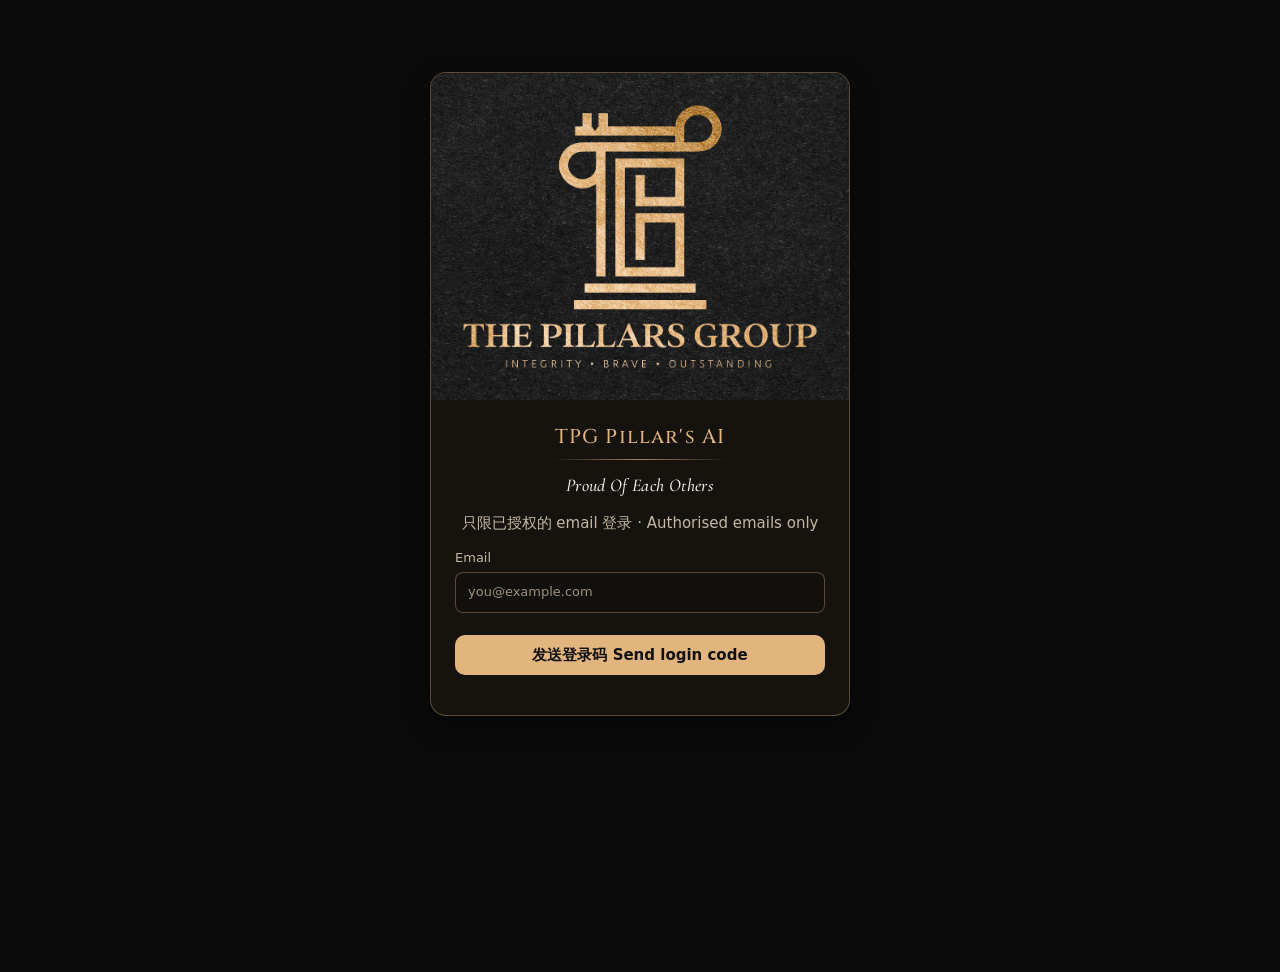
==== commit e433d7dc: "Apply luxury dark theme (black + gold) across the portal Login uses the tagline "Proud Of Each Other" ====
--- a/industry/index.html
+++ b/industry/index.html
@@ -6,13 +6,15 @@
 <meta name="viewport" content="width=device-width,initial-scale=1,viewport-fit=cover">
 <title>TPG 柔佛工厂配对 Industrial Finder</title>
 <meta name="description" content="柔佛工厂 / 仓库 / 工业地 / 店屋 盘源搜索 (Johor factory &amp; industrial listings)">
-<meta name="theme-color" content="#0f3d6e">
+<meta name="theme-color" content="#000000">
 <link rel="icon" href="icon-192.png">
 <link rel="apple-touch-icon" href="apple-touch-icon.png">
 <meta name="apple-mobile-web-app-capable" content="yes">
 <meta name="mobile-web-app-capable" content="yes">
 <meta name="apple-mobile-web-app-title" content="工厂配对">
 <link rel="stylesheet" href="style.css">
+<link rel="stylesheet" href="../assets/fonts.css">
+<link rel="stylesheet" href="../assets/listings.css">
 </head>
 <body>
 <header>
@@ -20,8 +22,12 @@
   <div class="sub" id="cover">载入中… Loading…</div>
 </header>
 <div class="fp" id="panel"><div>
-  <div class="search"><span class="ico">🔍</span><input id="q" type="search" placeholder="Search location 地区 / 项目 e.g. Senai, Kempas" enterkeyhint="search" autocomplete="off"></div>
+  <div class="fp-top">
+  <div class="search-row"><div class="search"><span class="ico">🔍</span><input id="q" type="search" placeholder="Search location 地区 / 项目 e.g. Senai, Kempas" enterkeyhint="search" autocomplete="off"></div><button type="button" class="filt-toggle" id="filt-toggle" aria-expanded="false">筛选 Filters</button></div>
   <div class="tabs" id="sr"><button type="button" data-v="" class="on">全部 All</button><button type="button" data-v="s">Buy 买</button><button type="button" data-v="r">Rent 租</button></div>
+  <div class="sticky-chips" id="sticky-chips"></div>
+  </div>
+  <div class="filt-body" id="filt-body">
   <h2>Property type 类型</h2>
   <div class="tiles" id="cat"><button type="button" class="all on" data-v="">全部类型 All types <small id="cA"></small></button><button type="button" class="tile" data-v="I"><span class="ic">🏭</span>Industry 工业<small id="cI"></small></button><button type="button" class="tile" data-v="C"><span class="ic">🏬</span>Commercial 商业<small id="cC"></small></button><button type="button" class="tile" data-v="L"><span class="ic">🟫</span>Land 地皮<small id="cL"></small></button><button type="button" class="tile" data-v="B"><span class="ic">🤝</span>Business Take Over 生意出顶<small id="cB"></small></button></div>
   <div class="chips" id="types" hidden></div>
@@ -37,6 +43,7 @@
     <div class="sec" data-k="mo"><button type="button" class="sh">Ceiling / Loading / Industry 楼高 · 载重 · 类别<span class="sv"></span><span class="ar">▼</span></button><div class="sb"><div class="mm" style="grid-template-columns:1fr 1fr"><label class="fld"><span>楼高最少 Min ceiling (m)</span><input id="minCeil" type="number" inputmode="decimal" placeholder="e.g. 8"></label><label class="fld"><span>载重 最少 Min loading (kN/m²)</span><input id="minFl" type="number" inputmode="numeric"></label><label class="fld"><span>工业类别 Industry</span><select id="ind"><option value="">不限 Any</option><option value="L">Light</option><option value="M">Medium</option><option value="H">Heavy</option></select></label></div></div></div>
     <div class="sec" data-k="gr"><button type="button" class="sh">来源群 Group<span class="sv"></span><span class="ar">▼</span></button><div class="sb"><div class="chips" id="groups"></div></div></div>
   <div class="acts"><button type="button" id="reset">重设 Reset</button><button type="button" class="pri" id="go">看结果 Show results</button></div>
+  </div>
 </div></div>
 <div id="info"><span id="cnt"></span>
   <select id="sort" aria-label="排序 sort">
@@ -133,6 +140,17 @@
   if(!ph)return '<b>'+esc(nm)+'</b>';
   var msg="Hi "+(g[0]||"")+", 请问这个盘还有吗？"+label;
   return '<a href="https://wa.me/'+ph+'?text='+encodeURIComponent(msg)+'" target="_blank" rel="noopener">'+esc(nm)+' 0'+ph.slice(2).replace(/^(1\d)(\d{3,4})(\d{4})$/,"$1-$2 $3")+'</a>'}
+
+function ico(k){
+  var p={bu:'<path d="M4 20V8.5L12 4l8 4.5V20"/><path d="M9 20v-6h6v6"/>',
+    land:'<path d="M4 18h16M5 18l4-10h6l4 10"/>',
+    bolt:'<path d="M13 2 4 14h8l-1 8 9-12h-8l1-8z"/>',
+    height:'<path d="M12 4v16M8 7l4-3 4 3M8 17l4 3 4-3"/>',
+    bed:'<path d="M4 18V11h16v7M4 14h16M7 11V8h4v3"/>'};
+  return '<svg class="ic" viewBox="0 0 24 24" fill="none" stroke="currentColor" stroke-width="1.7" stroke-linecap="round" stroke-linejoin="round" aria-hidden="true">'+(p[k]||"")+"</svg>";
+}
+
+function isNew(x){if(!x.last)return false;var y='20'+x.last.slice(0,2),mo=x.last.slice(2,4),d=x.last.slice(4,6);var tm=Date.UTC(+y,+mo-1,+d);var ref=(D.meta&&D.meta.to)?Date.parse(D.meta.to+'T00:00:00Z'):Date.now();return (ref-tm)<=3*864e5 && (ref-tm)>=-864e5;}
 function card(x,i,s){
   var srT=x.sr==="r"?"出租 Rent":x.sr==="s"?"出售 Sale":x.sr==="b"?"租/卖 Rent & Sale":"";
   var lc=x.loc&&[x.area,x.dist].map(function(z){return (z||"").toLowerCase()}).indexOf(x.loc.toLowerCase())<0?x.loc:"";
@@ -156,16 +174,35 @@
     pp.push(k[1]+"价不同："+one(v[0],"最早")+" · "+one(v[1],"最新"))})}
   if(x.tf)pr.push("顶手费 "+money(x.tf)+(x.tsr?" · 店租 RM"+fmtN(x.tsr)+"/月":""));
   if(x.tr&&x.sale)pr.push(x.tn==="t"?"已有租客 · 租金 RM"+fmtN(x.tr)+"/月":"原文另写租金 RM"+fmtN(x.tr)+"/月");
+
   var label=x.area+" "+(TN[x.t]||"")+(x.bu?" BU "+fmtN(x.bu)+"sf":"")+(x.amp?" "+x.amp+"A":"")+(x.rent?" 租"+money(x.rent):x.sale?" 卖"+money(x.sale):"");
   var f=x.ag[0], oth=x.ag.slice(1);
-  var h='<div class="card"><h3>'+esc(title)+(x.kf?'<span class="kf">'+esc(x.kf)+'</span>':'')+'</h3>'+
-    '<div class="spec">'+esc(sp.join(" | "))+'</div>'+
-    '<div class="spec price">'+esc(pr.join(" | ")||"价钱 请问 agent")+'</div>'+(pp.length?'<div class="small pp">💬 '+esc(pp.join("；"))+'</div>':'')+
-    '<div class="ag">👉 '+agLink(f,x,label)+' <span class="small">首发 '+dstr(f[1])+'</span></div>'+
-    '<div class="small">📍 '+gtags(x.gm).map(function(g){return '<span class="tag" title="'+esc(GN[g])+'">'+esc(g)+'</span>'}).join("")+' 最近 '+dstr(x.last)+'</div>';
+  var srClass=x.sr==="r"?"rent":x.sr==="s"?"sale":"sale";
+  var h='<article class="card"><div class="card-top"><div class="badges">';
+  if(isNew(x))h+='<span class="badge new">新</span>';
+  if(srT)h+='<span class="badge '+srClass+'">'+esc(srT)+'</span>';
+  if(x.kf)h+='<span class="badge feat">'+esc(x.kf)+'</span>';
+  h+='</div><time>'+esc(dstr(x.last))+'</time></div>';
+  h+='<h3>'+esc(place)+'</h3><p class="type">'+esc((TN[x.t]||"Factory")+(x.ten?" · "+TEN[x.ten]:"")+(x.ind?" · "+IND[x.ind]:""))+'</p>';
+  h+='<ul class="specs">';
+  if(x.bu)h+='<li>'+ico("bu")+' <b>'+fmtN(x.bu)+'</b>&nbsp;sf BU</li>';
+  if(x.ld)h+='<li>'+ico("land")+' <b>'+fmtN(x.ld)+'</b>&nbsp;sf Land Area'+(x.ld>=21780?" ("+(x.ld/43560).toFixed(2).replace(/\\.?0+$/,"")+" ac)":"")+'</li>';
+  if(x.amp)h+='<li>'+ico("bolt")+' <b>'+x.amp+'</b>&nbsp;A</li>';
+  if(cH!=null)h+='<li>'+ico("height")+' <b>'+(+cH.toFixed(1))+'</b>&nbsp;m</li>';
+  if(x.fl)h+='<li>载重 <b>'+x.fl+'</b>&nbsp;kN/m²</li>';
+  h+='</ul>';
+  var amt=pr[0]||"价钱 请问 agent", extra=pr.slice(1).join(" · "), pm=amt.match(/^(.*?)(\s*\([^)]+\))\s*$/);
+  if(pm){amt=pm[1];extra=[pm[2].replace(/^\s*/,""),extra].filter(Boolean).join(" · ")}
+  amt=amt.replace(/psf/g," psf").replace(/  +/g," ");
+  extra=extra.replace(/psf/g," psf").replace(/  +/g," ");
+  h+='<div class="price-row"><span class="amt">'+esc(amt)+'</span>'+(extra?'<span class="psf">'+esc(extra)+'</span>':'')+'</div>';
+  if(pp.length)h+='<div class="small pp">💬 '+esc(pp.join("；"))+'</div>';
+  h+='<div class="agent"><div class="ag">'+agLink(f,x,label)+' <span class="small">首发 '+dstr(f[1])+'</span></div></div>';
+  h+='<div class="small">📍 '+gtags(x.gm).map(function(g){return '<span class="tag" title="'+esc(GN[g])+'">'+esc(g)+'</span>'}).join("")+' 最近 '+dstr(x.last)+'</div>';
+
   if(oth.length){h+='<div class="oth">也有人发：'+oth.slice(0,6).map(function(a){return agLink(a,x,label)+' <span class="small">('+gtags(a[2]).join("/")+')</span>'}).join("，")+
     (oth.length>6?'<details><summary>还有 '+(oth.length-6)+' 位 agent</summary>'+oth.slice(6).map(function(a){return agLink(a,x,label)+' <span class="small">('+gtags(a[2]).join("/")+')</span>'}).join("，")+'</details>':'')+'</div>'}
-  h+='<details><summary>看原文 Original post ▾</summary><button type="button" class="copy-orig">📋 复制全文 Copy</button><pre>'+esc(x.txt)+'</pre></details></div>';
+  h+='<details><summary>看原文 Original post ▾</summary><button type="button" class="copy-orig">📋 复制全文 Copy</button><pre>'+esc(x.txt)+'</pre></details></article>';
   return h}
 function render(more){var s=state(),h="";var end=Math.min(res.length,shown+PAGE);
   for(var i=shown;i<end;i++)h+=card(res[i],i,s);
@@ -182,7 +219,19 @@
   [].forEach.call(document.querySelectorAll(".sec"),function(el){var t=v[el.dataset.k]||"";el.querySelector(".sv").textContent=t||"Any";el.classList.toggle("act",!!t);
     el.querySelector(".sh").setAttribute("aria-expanded",el.classList.contains("open"))})}
 document.querySelectorAll(".sec .sh").forEach(function(h){h.addEventListener("click",function(){h.parentNode.classList.toggle("open");secLab()})});
-function run(){var s=state();secLab();
+function stickyChips(){
+  var el=$("sticky-chips");if(!el)return;
+  var s=state(),bits=[];
+  if(s.sr==="r")bits.push("租");else if(s.sr==="s")bits.push("买");
+  var cb=$("cat").querySelector(".on");
+  if(cb&&cb.dataset.v){var lab=cb.childNodes[0]&&cb.childNodes[0].textContent?cb.textContent.replace(/\s+/g," ").trim():cb.dataset.v;lab=lab.replace(/\d[\d,.]*.*$/,"").trim();bits.push(lab)}
+  (s.ar||[]).slice(0,4).forEach(function(a){bits.push(a)});
+  if(s.minAmp!=null)bits.push("≥"+s.minAmp+"A");
+  if(s.minCeil!=null)bits.push("≥"+s.minCeil+"m");
+  if(s.q)bits.push(s.q);
+  el.innerHTML=bits.map(function(x){return '<span class="chip on">'+esc(x)+"</span>"}).join("");
+}
+function run(){var s=state();secLab();stickyChips();
   // several words: if some listing has them as one phrase ('desa cemerlang', 'setia business park 1'), match the phrase only
   var ph=s.q.toLowerCase().replace(/\s+/g," ");s.ph=(ph.indexOf(" ")>0&&L.some(function(x){return x.s.indexOf(ph)>=0}))?ph:"";
   res=L.filter(function(x){return match(x,s)});srt(s);shown=0;
@@ -201,7 +250,8 @@
 $("sort").addEventListener("change",run);
 $("kw").addEventListener("input",function(){clearTimeout(tmr);tmr=setTimeout(run,300)});
 $("ten").addEventListener("change",run);$("ind").addEventListener("change",run);
-$("go").addEventListener("click",function(){run();$("info").scrollIntoView({behavior:"smooth"})});
+$("go").addEventListener("click",function(){run();var fb=$("filt-body"),tg=$("filt-toggle");if(fb)fb.classList.remove("open");if(tg){tg.setAttribute("aria-expanded","false");tg.classList.remove("on")}$("info").scrollIntoView({behavior:"smooth"})});
+if($("filt-toggle"))$("filt-toggle").addEventListener("click",function(){var on=$("filt-body").classList.toggle("open");this.setAttribute("aria-expanded",on);this.classList.toggle("on",on)});
 $("reset").addEventListener("click",function(){$("q").value="";$("kw").value="";NUMS.forEach(function(k){$(k).value=""});SELS.forEach(function(k){$(k).selectedIndex=0});
   document.querySelectorAll(".chip.on").forEach(function(c){c.classList.remove("on")});[].forEach.call($("sr").children,function(c,i){c.classList.toggle("on",i===0)});run()});
 function copyText(t){
--- a/assets/fonts.css
+++ b/assets/fonts.css
@@ -0,0 +1,3 @@
+@font-face{font-family:"Cinzel";src:url("fonts/Cinzel.ttf") format("truetype");font-weight:400 900;font-style:normal;font-display:swap;}
+@font-face{font-family:"Cormorant Garamond";src:url("fonts/CormorantGaramond.ttf") format("truetype");font-weight:300 700;font-style:normal;font-display:swap;}
+@font-face{font-family:"Cormorant Garamond";src:url("fonts/CormorantGaramond-Italic.ttf") format("truetype");font-weight:300 700;font-style:italic;font-display:swap;}
--- a/assets/listings.css
+++ b/assets/listings.css
@@ -0,0 +1,129 @@
+/* Luxury dark overlay for industry/residential search pages.
+   Loaded AFTER style.css so it can retokenize and add card/sticky styles.
+   Logo, if ever shown here, must not be filtered. */
+:root{
+  --b:#E2B57E;
+  --b2:rgba(226,181,126,.14);
+  --y:#E2B57E;
+  --bg:#0B0B0B;
+  --c:#16130F;
+  --t:#F4EDE3;
+  --m:#C4B8A4;
+  --l:rgba(226,181,126,.30);
+  --g:#8FDBB5;
+  --p:#E2B57E;
+  --r:16px;
+  --gold:#E2B57E;
+  --ink:#F4EDE3;
+  --input:#12100C;
+  --ui:"Noto Sans","Noto Sans CJK SC","PingFang SC","Microsoft YaHei",system-ui,sans-serif;
+  --serif:"Cormorant Garamond","Noto Serif CJK SC",serif;
+}
+html,body{background:var(--bg);color:var(--t);color-scheme:dark;font-family:var(--ui);-webkit-font-smoothing:antialiased}
+header{background:#000;color:var(--t);border-bottom:1px solid var(--l)}
+header h1{color:var(--gold);font-weight:650}
+header .sub{opacity:1;color:var(--m)}
+html.in-portal header h1{display:none}
+html.in-portal header{padding:8px 14px 0;border-bottom:0;background:var(--bg)}
+.fp{background:var(--bg);border-bottom:1px solid var(--l)}
+.fp h2{color:var(--t)}
+.search{background:var(--input);border:1px solid var(--l);color:var(--m)}
+.search input{color:var(--t);background:transparent}
+.tabs{border-bottom-color:var(--l)}
+.tabs button{color:var(--m)}
+.tabs button.on{color:var(--gold);border-bottom-color:var(--gold)}
+.tile{background:var(--c);border-color:var(--l);color:var(--t)}
+.tile small{color:var(--m)}
+.tile.on{border-color:var(--gold);background:var(--b2);color:var(--gold)}
+.tiles .all{background:var(--c);border:1.5px solid var(--l);color:var(--t)}
+.tiles .all.on{background:var(--gold);border-color:var(--gold);color:#111}
+.fld input,.fld select,.mm input,.mm select{
+  background:var(--input);color:var(--t);border:1px solid var(--l)
+}
+.sh{color:var(--t)}
+.sh .sv{color:var(--m)}
+.sec.act .sh .sv{color:var(--gold)}
+.chip{background:transparent;border:1px solid var(--l);color:var(--t)}
+.chip.on{background:var(--gold);color:#111;border-color:var(--gold)}
+.seg{border-color:var(--gold)}
+.seg button{background:var(--c);color:var(--gold)}
+.seg button.on{background:var(--gold);color:#111}
+.acts button{border-color:var(--gold);background:var(--c);color:var(--gold)}
+.acts button.pri{background:var(--gold);color:#111;font-weight:700}
+#info{color:var(--m)}
+#info select{background:var(--input);color:var(--t);border:1px solid var(--l)}
+.card{background:var(--c);border:1px solid var(--l);box-shadow:none;border-radius:16px;padding:14px 14px 12px}
+.card h3{color:var(--ink);font-family:var(--ui);font-weight:700;font-size:17.5px;line-height:1.3;margin:0 0 4px}
+.spec{color:var(--t)}
+.price{font-family:var(--ui);font-weight:750;font-size:22px;color:var(--gold);font-variant-numeric:tabular-nums;letter-spacing:-.02em}
+.ag{color:var(--t)}
+.ag a{color:var(--gold);font-weight:700;text-decoration:none;border:1px solid var(--gold);border-radius:16px;padding:6px 10px;display:inline-block}
+.small{color:var(--m)}
+.tag{background:var(--b2);color:var(--gold);border-radius:999px;padding:2px 8px}
+.kf{background:transparent;color:var(--m);border:1px solid var(--l);border-radius:999px;padding:1px 8px;margin-left:0;font-weight:600}
+summary{color:var(--gold)}
+details pre{background:#12100C;border:1px solid rgba(226,181,126,.16);color:var(--t)}
+.copy-orig{background:var(--gold);border-color:var(--gold);color:#111}
+.copy-orig.ok{background:var(--g);border-color:var(--g);color:#111}
+#more{border-color:var(--gold);background:var(--c);color:var(--gold)}
+.empty{color:var(--m)}
+footer{color:var(--m)}
+.hint{color:var(--m)}
+
+/* structured cards */
+.card-top{display:flex;align-items:center;justify-content:space-between;gap:8px;margin-bottom:8px}
+.badges{display:flex;flex-wrap:wrap;gap:5px;min-width:0}
+.badge{display:inline-flex;align-items:center;font-size:11px;font-weight:700;letter-spacing:.04em;padding:2px 8px;border-radius:999px;border:1px solid var(--l);color:var(--gold);text-transform:uppercase}
+.badge.new{background:var(--gold);color:#111;border-color:var(--gold)}
+.badge.rent{color:#8FDBB5;border-color:rgba(143,219,181,.45);text-transform:none;letter-spacing:.02em}
+.badge.sale{color:var(--gold);text-transform:none;letter-spacing:.02em}
+.badge.feat{color:#EAD9B8;font-weight:600;letter-spacing:.02em;text-transform:none}
+.card time{font-size:11.5px;color:var(--m);white-space:nowrap}
+.card .type{margin:0 0 10px;color:var(--m);font-size:13px}
+.specs{display:grid;grid-template-columns:1fr 1fr;gap:7px 10px;margin:0;padding:10px 0;list-style:none;border-top:1px solid rgba(226,181,126,.16);border-bottom:1px solid rgba(226,181,126,.16)}
+.specs li{display:flex;align-items:center;gap:7px;font-size:13px;color:var(--m);min-width:0}
+.specs .ic{width:16px;height:16px;color:var(--gold);flex:0 0 auto}
+.specs b{color:var(--ink);font-weight:650;font-variant-numeric:tabular-nums}
+.price-row{display:flex;align-items:baseline;flex-wrap:wrap;gap:6px 8px;padding:10px 0 8px}
+.price-row .amt{font-family:var(--ui);font-size:22px;font-weight:750;color:var(--gold);line-height:1.15;font-variant-numeric:tabular-nums;letter-spacing:-.02em}
+.price-row .per{color:var(--gold);font-size:13px}
+.price-row .psf{color:var(--m);font-size:12.5px;margin-left:auto}
+.agent{display:flex;align-items:flex-start;justify-content:space-between;gap:10px;padding:4px 0 8px;flex-wrap:wrap}
+.card details{margin-top:4px}
+.card details>summary{padding:8px 0 2px}
+
+/* sticky search + filter toggle */
+.fp-top{position:sticky;top:0;z-index:5;background:var(--bg);padding-bottom:2px}
+.fp-tools{display:flex;align-items:center;gap:8px;margin-top:8px}
+.filt-toggle{margin-left:auto;min-height:40px;padding:0 12px;border-radius:20px;border:1px solid var(--l);background:var(--c);color:var(--gold);font:650 13px var(--ui);cursor:pointer}
+.filt-toggle.on,.filt-toggle[aria-expanded="true"]{background:var(--gold);color:#111;border-color:var(--gold)}
+.sticky-chips{display:flex;flex-wrap:wrap;gap:6px;padding:6px 0 8px;min-height:0}
+.sticky-chips:empty{display:none}
+.filt-body{display:none;padding-top:4px}
+.filt-body.open{display:block}
+@media(min-width:960px){
+  .filt-toggle{display:none}
+  .filt-body{display:block}
+  .sticky-chips{display:none}
+  body{display:grid;grid-template-columns:300px 1fr;grid-template-rows:auto auto 1fr auto auto;align-items:start}
+  header{grid-column:1/-1}
+  html.in-portal header{grid-column:1;grid-row:1;padding:16px 18px 0}
+  #panel.fp{grid-column:1;grid-row:2 / -1;position:sticky;top:0;max-height:100vh;overflow:auto;border-bottom:0;border-right:1px solid var(--l);padding:12px 16px 32px}
+  #info{grid-column:2;grid-row:2;max-width:none;margin:0;padding:16px 22px 4px;width:100%}
+  #list{grid-column:2;grid-row:3;max-width:none;margin:0;padding:4px 18px 16px;width:100%;display:grid;grid-template-columns:1fr 1fr;gap:0 14px;align-content:start}
+  #more{grid-column:2;grid-row:4;width:calc(100% - 36px);margin:6px 18px 16px}
+  footer{grid-column:2;grid-row:5}
+  .card{break-inside:avoid}
+}
+
+/* prefer usable tap targets */
+.tabs button,.chip,.filt-toggle,.acts button{min-height:40px}
+
+.search-row{display:flex;gap:8px;align-items:center}
+.search-row .search{flex:1;min-width:0}
+.search-row .filt-toggle{margin-left:0;flex:0 0 auto}
+.tiles .all{white-space:normal;line-height:1.3}
+@media(min-width:960px){
+  .tiles{grid-template-columns:1fr 1fr!important}
+  .search-row .filt-toggle{display:none}
+}
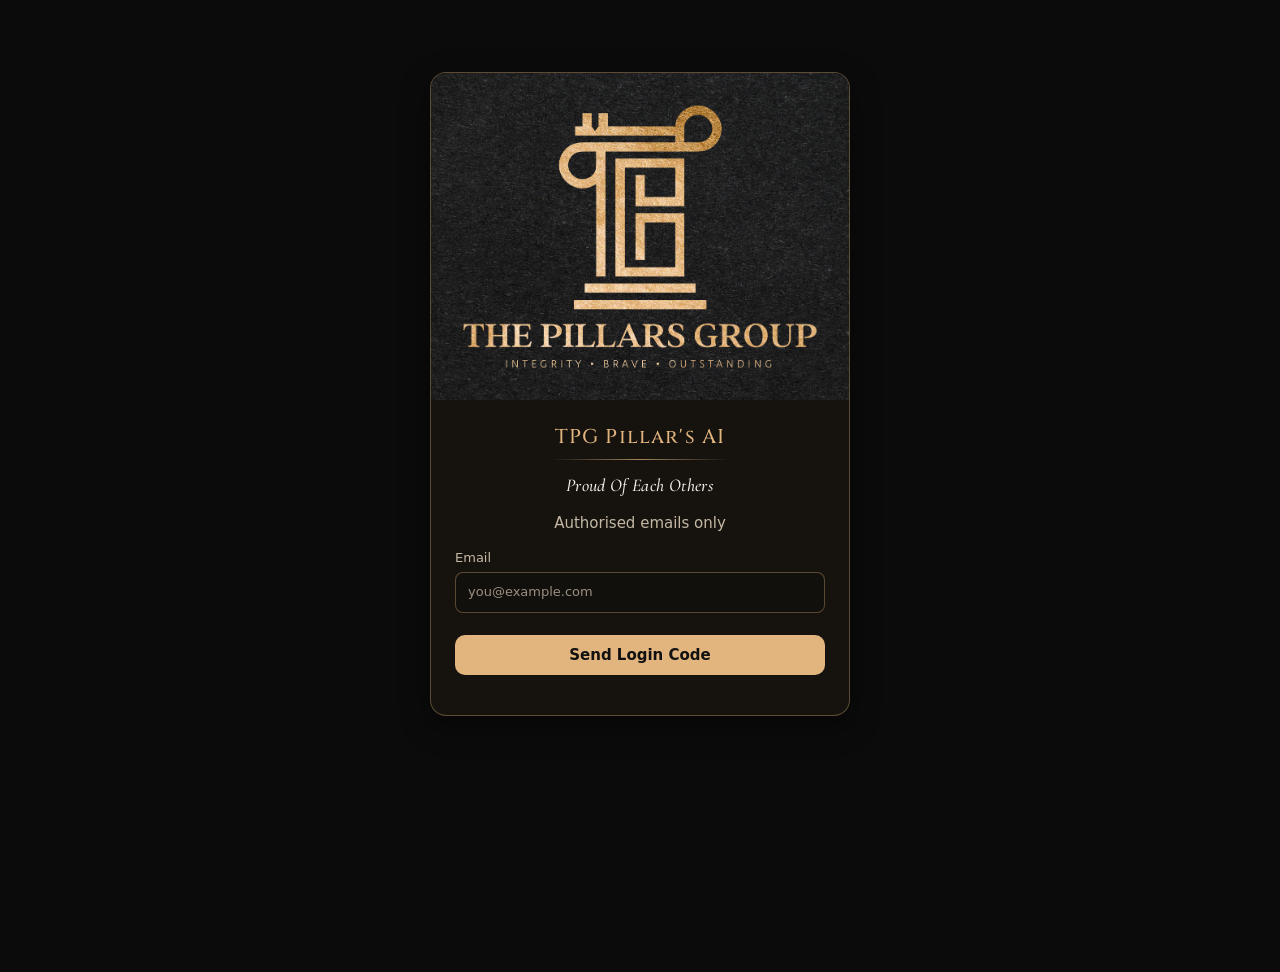
==== commit fed2c9c9: "Switch the portal UI to English and keep Min/Max placeholders Listing filters, My Matches, login, in" ====
--- a/industry/index.html
+++ b/industry/index.html
@@ -1,71 +1,72 @@
 <!doctype html>
-<html lang="zh">
+<html lang="en">
 <head>
 <meta charset="utf-8">
 <meta name="robots" content="noindex,nofollow">
 <meta name="viewport" content="width=device-width,initial-scale=1,viewport-fit=cover">
-<title>TPG 柔佛工厂配对 Industrial Finder</title>
-<meta name="description" content="柔佛工厂 / 仓库 / 工业地 / 店屋 盘源搜索 (Johor factory &amp; industrial listings)">
+<title>TPG Industrial Finder</title>
+<meta name="description" content="Johor factory, warehouse, industrial land and shoplot listings">
 <meta name="theme-color" content="#000000">
 <link rel="icon" href="icon-192.png">
 <link rel="apple-touch-icon" href="apple-touch-icon.png">
 <meta name="apple-mobile-web-app-capable" content="yes">
 <meta name="mobile-web-app-capable" content="yes">
-<meta name="apple-mobile-web-app-title" content="工厂配对">
+<meta name="apple-mobile-web-app-title" content="Industrial Finder">
 <link rel="stylesheet" href="style.css">
 <link rel="stylesheet" href="../assets/fonts.css">
 <link rel="stylesheet" href="../assets/listings.css">
 </head>
 <body>
 <header>
-  <h1>TPG 柔佛工厂配对 Industrial Finder</h1>
-  <div class="sub" id="cover">载入中… Loading…</div>
+  <h1>TPG Industrial Finder</h1>
+  <div class="sub" id="cover">Loading…</div>
 </header>
 <div class="fp" id="panel"><div>
   <div class="fp-top">
-  <div class="search-row"><div class="search"><span class="ico">🔍</span><input id="q" type="search" placeholder="Search location 地区 / 项目 e.g. Senai, Kempas" enterkeyhint="search" autocomplete="off"></div><button type="button" class="filt-toggle" id="filt-toggle" aria-expanded="false">筛选 Filters</button></div>
-  <div class="tabs" id="sr"><button type="button" data-v="" class="on">全部 All</button><button type="button" data-v="s">Buy 买</button><button type="button" data-v="r">Rent 租</button></div>
+  <div class="search-row"><div class="search"><span class="ico">🔍</span><input id="q" type="search" placeholder="Search area / project" enterkeyhint="search" autocomplete="off"></div><button type="button" class="filt-toggle" id="filt-toggle" aria-expanded="false">Filters</button></div>
+  <div class="tabs" id="sr"><button type="button" data-v="" class="on">All</button><button type="button" data-v="s">Buy</button><button type="button" data-v="r">Rent</button></div>
   <div class="sticky-chips" id="sticky-chips"></div>
   </div>
   <div class="filt-body" id="filt-body">
-  <h2>Property type 类型</h2>
-  <div class="tiles" id="cat"><button type="button" class="all on" data-v="">全部类型 All types <small id="cA"></small></button><button type="button" class="tile" data-v="I"><span class="ic">🏭</span>Industry 工业<small id="cI"></small></button><button type="button" class="tile" data-v="C"><span class="ic">🏬</span>Commercial 商业<small id="cC"></small></button><button type="button" class="tile" data-v="L"><span class="ic">🟫</span>Land 地皮<small id="cL"></small></button><button type="button" class="tile" data-v="B"><span class="ic">🤝</span>Business Take Over 生意出顶<small id="cB"></small></button></div>
+  <h2>Property Type</h2>
+  <div class="tiles" id="cat"><button type="button" class="all on" data-v="">All Types <small id="cA"></small></button><button type="button" class="tile" data-v="I"><span class="ic">🏭</span>Industry<small id="cI"></small></button><button type="button" class="tile" data-v="C"><span class="ic">🏬</span>Commercial<small id="cC"></small></button><button type="button" class="tile" data-v="L"><span class="ic">🟫</span>Land<small id="cL"></small></button><button type="button" class="tile" data-v="B"><span class="ic">🤝</span>Business Takeover<small id="cB"></small></button></div>
   <div class="chips" id="types" hidden></div>
-  <h2>Price 价钱 (RM) <small>租 = 月租 monthly rent</small></h2>
-  <div class="mm"><input id="minP" type="number" inputmode="numeric" placeholder="No Min" aria-label="No Min"><span class="dash">–</span><input id="maxP" type="number" inputmode="numeric" placeholder="No Max" aria-label="No Max"></div>
-  <h2>More filters 更多条件</h2>
-    <div class="sec" data-k="ar"><button type="button" class="sh">地区 Area<span class="sv"></span><span class="ar">▼</span></button><div class="sb"><div class="chips" id="areas"></div></div></div>
-    <div class="sec" data-k="bu"><button type="button" class="sh">Built-up 建筑面积 (sf)<span class="sv"></span><span class="ar">▼</span></button><div class="sb"><div class="mm"><input id="minBu" type="number" inputmode="numeric" placeholder="No Min" aria-label="No Min"><span class="dash">–</span><input id="maxBu" type="number" inputmode="numeric" placeholder="No Max" aria-label="No Max"></div></div></div>
-    <div class="sec" data-k="ld"><button type="button" class="sh">Land Area 土地面积 (sf)<span class="sv"></span><span class="ar">▼</span></button><div class="sb"><div class="mm"><input id="minLd" type="number" inputmode="numeric" placeholder="No Min" aria-label="No Min"><span class="dash">–</span><input id="maxLd" type="number" inputmode="numeric" placeholder="No Max" aria-label="No Max"></div></div></div>
-    <div class="sec" data-k="amp"><button type="button" class="sh">Power 电 (amp)<span class="sv"></span><span class="ar">▼</span></button><div class="sb"><div class="mm"><input id="minAmp" type="number" inputmode="numeric" placeholder="No Min" aria-label="No Min"><span class="dash">–</span><input id="maxAmp" type="number" inputmode="numeric" placeholder="No Max" aria-label="No Max"></div></div></div>
-    <div class="sec" data-k="ten"><button type="button" class="sh">Tenure 地契<span class="sv"></span><span class="ar">▼</span></button><div class="sb"><div class="fld"><select id="ten" aria-label="Tenure"><option value="">不限 Any</option><option value="F">Freehold 永久</option><option value="L">Leasehold 租赁</option></select></div></div></div>
-    <div class="sec" data-k="kw"><button type="button" class="sh">Keywords 关键字<span class="sv"></span><span class="ar">▼</span></button><div class="sb"><div class="fld"><input id="kw" type="search" placeholder="e.g. gas, sprinkler, crane, 角头" autocomplete="off"></div><div class="hint">每个字都要在盘的原文里出现 All words must appear in the post.</div></div></div>
-    <div class="sec" data-k="mo"><button type="button" class="sh">Ceiling / Loading / Industry 楼高 · 载重 · 类别<span class="sv"></span><span class="ar">▼</span></button><div class="sb"><div class="mm" style="grid-template-columns:1fr 1fr"><label class="fld"><span>楼高最少 Min ceiling (m)</span><input id="minCeil" type="number" inputmode="decimal" placeholder="e.g. 8"></label><label class="fld"><span>载重 最少 Min loading (kN/m²)</span><input id="minFl" type="number" inputmode="numeric"></label><label class="fld"><span>工业类别 Industry</span><select id="ind"><option value="">不限 Any</option><option value="L">Light</option><option value="M">Medium</option><option value="H">Heavy</option></select></label></div></div></div>
-    <div class="sec" data-k="gr"><button type="button" class="sh">来源群 Group<span class="sv"></span><span class="ar">▼</span></button><div class="sb"><div class="chips" id="groups"></div></div></div>
-  <div class="acts"><button type="button" id="reset">重设 Reset</button><button type="button" class="pri" id="go">看结果 Show results</button></div>
+  <h2>Price (RM) <small>Rent is monthly</small></h2>
+  <div class="mm"><input id="minP" type="number" inputmode="numeric" placeholder="Min" aria-label="Min"><span class="dash">–</span><input id="maxP" type="number" inputmode="numeric" placeholder="Max" aria-label="Max"></div>
+  <h2>More Filters</h2>
+    <div class="sec" data-k="ar"><button type="button" class="sh">Area<span class="sv"></span><span class="ar">▼</span></button><div class="sb"><div class="chips" id="areas"></div></div></div>
+    <div class="sec" data-k="bu"><button type="button" class="sh">Built-up (sf)<span class="sv"></span><span class="ar">▼</span></button><div class="sb"><div class="mm"><input id="minBu" type="number" inputmode="numeric" placeholder="Min" aria-label="Min"><span class="dash">–</span><input id="maxBu" type="number" inputmode="numeric" placeholder="Max" aria-label="Max"></div></div></div>
+    <div class="sec" data-k="ld"><button type="button" class="sh">Land Area (sf)<span class="sv"></span><span class="ar">▼</span></button><div class="sb"><div class="mm"><input id="minLd" type="number" inputmode="numeric" placeholder="Min" aria-label="Min"><span class="dash">–</span><input id="maxLd" type="number" inputmode="numeric" placeholder="Max" aria-label="Max"></div></div></div>
+    <div class="sec" data-k="amp"><button type="button" class="sh">Power (amp)<span class="sv"></span><span class="ar">▼</span></button><div class="sb"><div class="mm"><input id="minAmp" type="number" inputmode="numeric" placeholder="Min" aria-label="Min"><span class="dash">–</span><input id="maxAmp" type="number" inputmode="numeric" placeholder="Max" aria-label="Max"></div></div></div>
+    <div class="sec" data-k="ten"><button type="button" class="sh">Tenure<span class="sv"></span><span class="ar">▼</span></button><div class="sb"><div class="fld"><select id="ten" aria-label="Tenure"><option value="">Any</option><option value="F">Freehold</option><option value="L">Leasehold</option></select></div></div></div>
+    <div class="sec" data-k="kw"><button type="button" class="sh">Keywords<span class="sv"></span><span class="ar">▼</span></button><div class="sb"><div class="fld"><input id="kw" type="search" placeholder="e.g. gas, sprinkler, crane" autocomplete="off"></div><div class="hint">All words must appear in the original post.</div></div></div>
+    <div class="sec" data-k="ind"><button type="button" class="sh">Industry Class<span class="sv"></span><span class="ar">▼</span></button><div class="sb"><div class="chips" id="inds"></div><div class="hint">Pick one, two or all three. Leave empty for any.</div></div></div>
+    <div class="sec" data-k="mo"><button type="button" class="sh">Ceiling / Loading<span class="sv"></span><span class="ar">▼</span></button><div class="sb"><div class="mm" style="grid-template-columns:1fr 1fr"><label class="fld"><span>Min Ceiling (m)</span><input id="minCeil" type="number" inputmode="decimal" placeholder="e.g. 8"></label><label class="fld"><span>Min Loading (kN/m²)</span><input id="minFl" type="number" inputmode="numeric"></label></div></div></div>
+    <div class="sec" data-k="gr"><button type="button" class="sh">Source Group<span class="sv"></span><span class="ar">▼</span></button><div class="sb"><div class="chips" id="groups"></div></div></div>
+  <div class="acts"><button type="button" id="reset">Reset</button><button type="button" class="pri" id="go">Show Results</button></div>
   </div>
 </div></div>
 <div id="info"><span id="cnt"></span>
-  <select id="sort" aria-label="排序 sort">
-    <option value="new">最新 Newest</option><option value="pa">价钱 低→高</option><option value="pd">价钱 高→低</option>
-    <option value="amp">电 Amp 高→低</option><option value="bu">建筑 BU 大→小</option>
-    <option value="ceil">楼高 Ceiling 高→低</option>
+  <select id="sort" aria-label="Sort">
+    <option value="new">Newest</option><option value="pa">Price: Low to High</option><option value="pd">Price: High to Low</option>
+    <option value="amp">Power: High to Low</option><option value="bu">Built-up: Large to Small</option>
+    <option value="ceil">Ceiling: High to Low</option>
   </select></div>
 <div id="list"></div>
-<button id="more" type="button" hidden>显示更多 Show more</button>
-<footer>资料来自 WhatsApp 群组盘源，仅供参考，请向原 agent 核实。Listings from WhatsApp groups, verify with the agent.<br>The Pillars Group · CT Chong</footer>
+<button id="more" type="button" hidden>Show More</button>
+<footer>Listings are from WhatsApp groups, for reference only. Please verify with the agent.<br>The Pillars Group · CT Chong</footer>
 <script type="text/plain" id="app">
 (function(){
 "use strict";
 var D=window.FDATA;
-if(!D){document.getElementById("cover").textContent="资料载入失败，请重新整理 / Data failed to load, please refresh";return;}
+if(!D){document.getElementById("cover").textContent="Data failed to load. Please refresh.";return;}
 var $=function(id){return document.getElementById(id)};
-var TYPES=[["D","独立式 Detached"],["S","半独立 Semi-D"],["C","Cluster"],["T","排屋 Terrace"],["W","仓库 Warehouse"],["F","工厂 Factory"],["L","地皮 Land"],["P","店屋 Shoplot"],["K","商业楼 Commercial bldg"],["E","办公室 Office"],["H","宿舍 Hostel"],["B","生意出顶 Takeover"],["O","Open shed"],["X","Data centre"]];
-var TN={D:"Detached factory",S:"Semi-D factory",C:"Cluster factory",T:"Terrace factory",W:"Warehouse",F:"Factory",L:"Land",P:"Shoplot",B:"生意出顶 Business takeover",E:"Office 办公室",K:"Commercial building 商业楼",H:"Hostel 宿舍",O:"Open shed",X:"Data centre"};
+var TYPES=[["D","Detached"],["S","Semi-D"],["C","Cluster"],["T","Terrace"],["W","Warehouse"],["F","Factory"],["L","Land"],["P","Shoplot"],["K","Commercial Bldg"],["E","Office"],["H","Hostel"],["B","Business Takeover"],["O","Open Shed"],["X","Data Centre"]];
+var TN={D:"Detached factory",S:"Semi-D factory",C:"Cluster factory",T:"Terrace factory",W:"Warehouse",F:"Factory",L:"Land",P:"Shoplot",B:"Business Takeover",E:"Office",K:"Commercial Building",H:"Hostel",O:"Open Shed",X:"Data Centre"};
 var IND={L:"Light industry",M:"Medium industry",H:"Heavy industry"},TEN={F:"Freehold",L:"Leasehold"};
 var G=D.meta.groups, GN=D.meta.groupNames;
 var SENAI_X=/i-?synergy|seelong|idaman|m-?park|airport city|ebp ?2|eco business park 2/i;
-var MON=["","1月","2月","3月","4月","5月","6月","7月","8月","9月","10月","11月","12月"];
+var MON=["","Jan","Feb","Mar","Apr","May","Jun","Jul","Aug","Sep","Oct","Nov","Dec"];
 function dstr(s){return parseInt(s.slice(4,6),10)+"/"+parseInt(s.slice(2,4),10)+"/20"+s.slice(0,2)}
 function fmtN(n){return Math.round(n).toLocaleString("en-US")}
 function ceilM(x){var m=x.cm?+x.cm:(x.cf?x.cf*0.3048:null);return m==null?null:Math.round(m*10)/10}
@@ -82,15 +83,15 @@
   x.s=(x.area+" "+x.dist+" "+x.par+" "+x.loc+" "+(x.kw||"")+" "+(TN[x.t]||"")+" "+x.kf+" "+({L:"light industrial",M:"medium industrial",H:"heavy industrial"}[x.ind]||"")+" "+({F:"freehold",L:"leasehold"}[x.ten]||"")+" "+x.ag.map(function(a){var g=D.agents[a[0]];return g[0]+" "+g[1]+" 0"+g[1].slice(2)}).join(" ")).toLowerCase().replace(/\s+/g," ");
   if(x.dist&&x.dist!=="?")districts[x.dist]=(districts[x.dist]||0)+1;});
 var dlist=Object.keys(districts).sort(function(a,b){return districts[b]-districts[a]});
-$("cover").textContent="资料 "+dstr(D.meta.from.replace(/-/g,"").slice(2))+" – "+dstr(D.meta.to.replace(/-/g,"").slice(2))+" · 共 "+fmtN(D.meta.count)+" 个盘 listings · 更新 "+D.meta.built.slice(0,10);
+$("cover").textContent=dstr(D.meta.from.replace(/-/g,"").slice(2))+" – "+dstr(D.meta.to.replace(/-/g,"").slice(2))+" · "+fmtN(D.meta.count)+" listings · Updated "+D.meta.built.slice(0,10);
 function chips(el,items,key){$(el).innerHTML=items.map(function(it){return '<button type="button" class="chip" data-v="'+esc(it[0])+'">'+esc(it[1])+'</button>'}).join("");
   $(el).addEventListener("click",function(e){var b=e.target.closest(".chip");if(!b)return;b.classList.toggle("on");run()})}
-chips("areas",dlist.map(function(d){return [d,(d==="Senai"?"Senai+ 含Seelong/EBP2/M-Park/Idaman/I-Synergy":d)+" "+districts[d]]}));
+chips("areas",dlist.map(function(d){return [d,(d==="Senai"?"Senai+ incl. Seelong/EBP2/M-Park/Idaman/I-Synergy":d)+" "+districts[d]]}));
 // CT 23/11: one site, three categories. Every type code belongs to exactly one category.
 var CAT={D:"I",S:"I",C:"I",T:"I",W:"I",F:"I",O:"I",X:"I",P:"C",B:"B",E:"C",H:"C",K:"C",L:"L"};
 var CN={I:0,C:0,L:0,B:0};L.forEach(function(x){x.cat=CAT[x.t]||"I";CN[x.cat]++});
-function srN(arr){var s=0,r=0;arr.forEach(function(x){if(x.sr==="s"||x.sr==="b"||(!x.sr&&x.sale))s++;if(x.sr==="r"||x.sr==="b"||(!x.sr&&x.rent))r++});return "卖 "+s+" · 租 "+r}
-$("cA").textContent=fmtN(L.length)+" · "+srN(L);$("cB").textContent=fmtN(CN.B)+" · 顶让 takeover";
+function srN(arr){var s=0,r=0;arr.forEach(function(x){if(x.sr==="s"||x.sr==="b"||(!x.sr&&x.sale))s++;if(x.sr==="r"||x.sr==="b"||(!x.sr&&x.rent))r++});return "Sale "+s+" · Rent "+r}
+$("cA").textContent=fmtN(L.length)+" · "+srN(L);$("cB").textContent=fmtN(CN.B)+" · takeover";
 ["I","C","L"].forEach(function(k){$("c"+k).textContent=fmtN(CN[k])+" · "+srN(L.filter(function(x){return x.cat===k}))});
 // the type chips show only the subtypes of the chosen category, each with its count
 function typeChips(cat){return;var tc={};L.forEach(function(x){if(!cat||x.cat===cat)tc[x.t]=(tc[x.t]||0)+1});
@@ -99,11 +100,13 @@
 typeChips("");
 $("cat").addEventListener("click",function(e){var b=e.target.closest("button");if(!b)return;[].forEach.call($("cat").children,function(c){c.classList.toggle("on",c===b)});typeChips(b.dataset.v);run()});
 chips("groups",G.map(function(g){return [g,g+" · "+GN[g]]}));
+var IC={L:0,M:0,H:0};L.forEach(function(x){if(x.ind==="L"||x.ind==="M"||x.ind==="H")IC[x.ind]++});
+chips("inds",[["L","Light "+fmtN(IC.L)],["M","Medium "+fmtN(IC.M)],["H","Heavy "+fmtN(IC.H)]]);
 $("sr").addEventListener("click",function(e){var b=e.target.closest("button");if(!b)return;[].forEach.call($("sr").children,function(c){c.classList.toggle("on",c===b)});run()});
 function on(el){return [].map.call($(el).querySelectorAll(".chip.on"),function(b){return b.dataset.v})}
 function num(id){var v=parseFloat($(id).value);return isNaN(v)?null:v}
-var NUMS=["minAmp","maxAmp","minBu","maxBu","minLd","maxLd","minCeil","minFl","minP","maxP"],SELS=["ind","ten","sort"];
-function state(){var s={cat:$("cat").querySelector(".on").dataset.v,q:$("q").value.trim(),sr:$("sr").querySelector(".on").dataset.v,ar:on("areas"),ty:on("types"),gr:on("groups"),kw:$("kw").value.trim()};
+var NUMS=["minAmp","maxAmp","minBu","maxBu","minLd","maxLd","minCeil","minFl","minP","maxP"],SELS=["ten","sort"];
+function state(){var s={cat:$("cat").querySelector(".on").dataset.v,q:$("q").value.trim(),sr:$("sr").querySelector(".on").dataset.v,ar:on("areas"),ty:on("types"),gr:on("groups"),ind:on("inds"),kw:$("kw").value.trim()};
   NUMS.forEach(function(k){s[k]=num(k)});SELS.forEach(function(k){s[k]=$(k).value});return s}
 function price(x,sr){if(sr==="r")return x.rent||0;if(sr==="s")return x.sale||0;return x.rent||x.sale||0}
 function match(x,s){
@@ -124,7 +127,7 @@
   if(s.maxP!=null){var p=price(x,s.sr);if(!(p&&p<=s.maxP))return false}
   if(s.minP!=null){var p2=price(x,s.sr);if(!(p2&&p2>=s.minP))return false}
   if(s.kw){if(x.kt==null)x.kt=(x.s+" "+x.txt).toLowerCase();var kws=s.kw.toLowerCase().split(/[\s,，]+/);for(var j=0;j<kws.length;j++){if(kws[j]&&x.kt.indexOf(kws[j])<0)return false}}
-  if(s.ind&&x.ind!==s.ind)return false;
+  if(s.ind.length&&s.ind.indexOf(x.ind)<0)return false;
   if(s.ten&&x.ten!==s.ten)return false;
   if(s.q&&s.ph){if(x.s.indexOf(s.ph)<0)return false}
   else if(s.q){var ws=s.q.toLowerCase().split(/\s+/);for(var i=0;i<ws.length;i++){var w=ws[i];if(/^0\d{8,}$/.test(w))w="6"+w;if(x.s.indexOf(w)<0)return false}}
@@ -138,7 +141,7 @@
   return b.last>a.last?1:b.last<a.last?-1:0})}
 function agLink(a,x,label){var g=D.agents[a[0]],nm=g[0]||("0"+g[1].slice(2))||"?",ph=g[1];
   if(!ph)return '<b>'+esc(nm)+'</b>';
-  var msg="Hi "+(g[0]||"")+", 请问这个盘还有吗？"+label;
+  var msg="Hi "+(g[0]||"")+", is this listing still available? "+label;
   return '<a href="https://wa.me/'+ph+'?text='+encodeURIComponent(msg)+'" target="_blank" rel="noopener">'+esc(nm)+' 0'+ph.slice(2).replace(/^(1\d)(\d{3,4})(\d{4})$/,"$1-$2 $3")+'</a>'}
 
 function ico(k){
@@ -152,34 +155,34 @@
 
 function isNew(x){if(!x.last)return false;var y='20'+x.last.slice(0,2),mo=x.last.slice(2,4),d=x.last.slice(4,6);var tm=Date.UTC(+y,+mo-1,+d);var ref=(D.meta&&D.meta.to)?Date.parse(D.meta.to+'T00:00:00Z'):Date.now();return (ref-tm)<=3*864e5 && (ref-tm)>=-864e5;}
 function card(x,i,s){
-  var srT=x.sr==="r"?"出租 Rent":x.sr==="s"?"出售 Sale":x.sr==="b"?"租/卖 Rent & Sale":"";
+  var srT=x.sr==="r"?"Rent":x.sr==="s"?"Sale":x.sr==="b"?"Rent & Sale":"";
   var lc=x.loc&&[x.area,x.dist].map(function(z){return (z||"").toLowerCase()}).indexOf(x.loc.toLowerCase())<0?x.loc:"";
   var place=x.area+(x.dist&&x.area.toLowerCase().indexOf(x.dist.toLowerCase())<0?" ("+x.dist+")":"")+(lc?" · "+lc:"");
   var title=(i+1)+". "+place+" · "+(TN[x.t]||"Factory")+(srT?" · "+srT:"");
   var sp=[];
   sp.push("BU "+(x.bu?fmtN(x.bu)+"sf":"-"));
   sp.push("Land Area "+(x.ld?fmtN(x.ld)+"sf"+(x.ld>=21780?" ("+(x.ld/43560).toFixed(2).replace(/\.?0+$/,"")+"ac)":""):"-"));
-  sp.push(x.amp?x.amp+"A":"电 -");
-  var cH=ceilM(x);sp.push("楼高 "+(cH!=null?(+cH.toFixed(1))+"m":"-"));
-  if(x.fl)sp.push("载重 "+x.fl+"kN/m²");
+  sp.push(x.amp?x.amp+"A":"Power –");
+  var cH=ceilM(x);sp.push("Ceiling "+(cH!=null?(+cH.toFixed(1))+"m":"–"));
+  if(x.fl)sp.push("Floor Load "+x.fl+"kN/m²");
   if(x.ind)sp.push(IND[x.ind]);
   if(x.ten)sp.push(TEN[x.ten]);
   var pr=[];
-  if(x.rent&&x.rf)pr.push("租 "+money(x.rent)+"/月 (楼层价 per floor)");
-  else if(x.rent)pr.push("租 "+money(x.rent)+"/月"+(x.psf&&x.sr!=="s"&&x.psf<=20?" (RM"+x.psf+"psf)":(x.bu&&x.t!=="L"?" (≈RM"+(x.rent/x.bu).toFixed(2)+"psf)":"")));
-  if(x.sale)pr.push("卖 "+money(x.sale)+(x.psf&&x.psf>20?" (RM"+fmtN(x.psf)+"psf)":(x.bu&&x.t!=="L"?" (≈RM"+fmtN(x.sale/x.bu)+"psf BU)":x.ld?" (≈RM"+(x.sale/x.ld).toFixed(1)+"psf 地)":"")));
+  if(x.rent&&x.rf)pr.push("Rent "+money(x.rent)+"/mo (per floor)");
+  else if(x.rent)pr.push("Rent "+money(x.rent)+"/mo"+(x.psf&&x.sr!=="s"&&x.psf<=20?" (RM"+x.psf+"psf)":(x.bu&&x.t!=="L"?" (≈RM"+(x.rent/x.bu).toFixed(2)+"psf)":"")));
+  if(x.sale)pr.push("Sale "+money(x.sale)+(x.psf&&x.psf>20?" (RM"+fmtN(x.psf)+"psf)":(x.bu&&x.t!=="L"?" (≈RM"+fmtN(x.sale/x.bu)+"psf BU)":x.ld?" (≈RM"+(x.sale/x.ld).toFixed(1)+"psf land)":"")));
   // CT 23/11: several agents, different prices - show the earliest and the latest, each with its agent and date
-  var pp=[];if(x.pp){[["r","租"],["s","卖"]].forEach(function(k){var v=x.pp[k[0]];if(!v)return;
-    function one(e,lab){var a=D.agents[e[1]]||["",""];return lab+" "+money(e[0])+(k[0]==="r"?"/月":"")+"（"+(a[0]||("0"+(a[1]||"").slice(2)))+" "+e[2].slice(4,6)+"/"+e[2].slice(2,4)+" 发）"}
-    pp.push(k[1]+"价不同："+one(v[0],"最早")+" · "+one(v[1],"最新"))})}
-  if(x.tf)pr.push("顶手费 "+money(x.tf)+(x.tsr?" · 店租 RM"+fmtN(x.tsr)+"/月":""));
-  if(x.tr&&x.sale)pr.push(x.tn==="t"?"已有租客 · 租金 RM"+fmtN(x.tr)+"/月":"原文另写租金 RM"+fmtN(x.tr)+"/月");
-
-  var label=x.area+" "+(TN[x.t]||"")+(x.bu?" BU "+fmtN(x.bu)+"sf":"")+(x.amp?" "+x.amp+"A":"")+(x.rent?" 租"+money(x.rent):x.sale?" 卖"+money(x.sale):"");
+  var pp=[];if(x.pp){[["r","Rent"],["s","Sale"]].forEach(function(k){var v=x.pp[k[0]];if(!v)return;
+    function one(e,lab){var a=D.agents[e[1]]||["",""];return lab+" "+money(e[0])+(k[0]==="r"?"/mo":"")+" ("+(a[0]||("0"+(a[1]||"").slice(2)))+" "+e[2].slice(4,6)+"/"+e[2].slice(2,4)+")"}
+    pp.push(k[1]+" prices differ: "+one(v[0],"Earliest")+" · "+one(v[1],"Latest"))})}
+  if(x.tf)pr.push("Takeover Fee "+money(x.tf)+(x.tsr?" · Shop Rent RM"+fmtN(x.tsr)+"/mo":""));
+  if(x.tr&&x.sale)pr.push(x.tn==="t"?"Tenanted · Rent RM"+fmtN(x.tr)+"/mo":"Also states rent RM"+fmtN(x.tr)+"/mo");
+
+  var label=x.area+" "+(TN[x.t]||"")+(x.bu?" BU "+fmtN(x.bu)+"sf":"")+(x.amp?" "+x.amp+"A":"")+(x.rent?" Rent "+money(x.rent):x.sale?" Sale "+money(x.sale):"");
   var f=x.ag[0], oth=x.ag.slice(1);
   var srClass=x.sr==="r"?"rent":x.sr==="s"?"sale":"sale";
   var h='<article class="card"><div class="card-top"><div class="badges">';
-  if(isNew(x))h+='<span class="badge new">新</span>';
+  if(isNew(x))h+='<span class="badge new">New</span>';
   if(srT)h+='<span class="badge '+srClass+'">'+esc(srT)+'</span>';
   if(x.kf)h+='<span class="badge feat">'+esc(x.kf)+'</span>';
   h+='</div><time>'+esc(dstr(x.last))+'</time></div>';
@@ -189,32 +192,33 @@
   if(x.ld)h+='<li>'+ico("land")+' <b>'+fmtN(x.ld)+'</b>&nbsp;sf Land Area'+(x.ld>=21780?" ("+(x.ld/43560).toFixed(2).replace(/\\.?0+$/,"")+" ac)":"")+'</li>';
   if(x.amp)h+='<li>'+ico("bolt")+' <b>'+x.amp+'</b>&nbsp;A</li>';
   if(cH!=null)h+='<li>'+ico("height")+' <b>'+(+cH.toFixed(1))+'</b>&nbsp;m</li>';
-  if(x.fl)h+='<li>载重 <b>'+x.fl+'</b>&nbsp;kN/m²</li>';
+  if(x.fl)h+='<li>Floor Load <b>'+x.fl+'</b>&nbsp;kN/m²</li>';
   h+='</ul>';
-  var amt=pr[0]||"价钱 请问 agent", extra=pr.slice(1).join(" · "), pm=amt.match(/^(.*?)(\s*\([^)]+\))\s*$/);
+  var amt=pr[0]||"Ask agent for price", extra=pr.slice(1).join(" · "), pm=amt.match(/^(.*?)(\s*\([^)]+\))\s*$/);
   if(pm){amt=pm[1];extra=[pm[2].replace(/^\s*/,""),extra].filter(Boolean).join(" · ")}
   amt=amt.replace(/psf/g," psf").replace(/  +/g," ");
   extra=extra.replace(/psf/g," psf").replace(/  +/g," ");
   h+='<div class="price-row"><span class="amt">'+esc(amt)+'</span>'+(extra?'<span class="psf">'+esc(extra)+'</span>':'')+'</div>';
   if(pp.length)h+='<div class="small pp">💬 '+esc(pp.join("；"))+'</div>';
-  h+='<div class="agent"><div class="ag">'+agLink(f,x,label)+' <span class="small">首发 '+dstr(f[1])+'</span></div></div>';
-  h+='<div class="small">📍 '+gtags(x.gm).map(function(g){return '<span class="tag" title="'+esc(GN[g])+'">'+esc(g)+'</span>'}).join("")+' 最近 '+dstr(x.last)+'</div>';
-
-  if(oth.length){h+='<div class="oth">也有人发：'+oth.slice(0,6).map(function(a){return agLink(a,x,label)+' <span class="small">('+gtags(a[2]).join("/")+')</span>'}).join("，")+
-    (oth.length>6?'<details><summary>还有 '+(oth.length-6)+' 位 agent</summary>'+oth.slice(6).map(function(a){return agLink(a,x,label)+' <span class="small">('+gtags(a[2]).join("/")+')</span>'}).join("，")+'</details>':'')+'</div>'}
-  h+='<details><summary>看原文 Original post ▾</summary><button type="button" class="copy-orig">📋 复制全文 Copy</button><pre>'+esc(x.txt)+'</pre></details></article>';
+  h+='<div class="agent"><div class="ag">'+agLink(f,x,label)+' <span class="small">First posted '+dstr(f[1])+'</span></div></div>';
+  h+='<div class="small">📍 '+gtags(x.gm).map(function(g){return '<span class="tag" title="'+esc(GN[g])+'">'+esc(g)+'</span>'}).join("")+' · Latest '+dstr(x.last)+'</div>';
+
+  if(oth.length){h+='<div class="oth">Also listed by: '+oth.slice(0,6).map(function(a){return agLink(a,x,label)+' <span class="small">('+gtags(a[2]).join("/")+')</span>'}).join(", ")+
+    (oth.length>6?'<details><summary>'+(oth.length-6)+' more agents</summary>'+oth.slice(6).map(function(a){return agLink(a,x,label)+' <span class="small">('+gtags(a[2]).join("/")+')</span>'}).join(", ")+'</details>':'')+'</div>'}
+  h+='<details><summary>Original Post ▾</summary><button type="button" class="copy-orig">Copy Post</button><pre>'+esc(x.txt)+'</pre></details></article>';
   return h}
 function render(more){var s=state(),h="";var end=Math.min(res.length,shown+PAGE);
   for(var i=shown;i<end;i++)h+=card(res[i],i,s);
-  if(more)$("list").insertAdjacentHTML("beforeend",h);else $("list").innerHTML=h||'<div class="empty">没有符合的盘 No match.<br>试试放宽条件（很多盘没写电/楼高/载重，有这些条件会被筛掉）。</div>';
+  if(more)$("list").insertAdjacentHTML("beforeend",h);else $("list").innerHTML=h||'<div class="empty">No matching listings.<br>Try widening the filters. Many listings do not state power, ceiling or floor load, and will drop out if those filters are set.</div>';
   shown=end;$("more").hidden=shown>=res.length}
 var tmr;
 // draft 24/11 (PropertyGuru-style): every filter section is collapsed by default; its header shows the active value
-function rng(a,b,u){a=num(a);b=num(b);if(a==null&&b==null)return "";return (a!=null?fmtN(a):"No Min")+" – "+(b!=null?fmtN(b):"No Max")+(u||"")}
-function listLab(a){return a.length<=3?a.join("、"):a.slice(0,3).join("、")+" 等 "+a.length+" 个"}
+function rng(a,b,u){a=num(a);b=num(b);if(a==null&&b==null)return "";return (a!=null&&b!=null?fmtN(a)+" – "+fmtN(b):a!=null?"≥ "+fmtN(a):"≤ "+fmtN(b))+(u||"")}
+function listLab(a){return a.length<=3?a.join(", "):a.slice(0,3).join(", ")+" … ("+a.length+")"}
 function secLab(){var v={ar:listLab(on("areas")),bu:rng("minBu","maxBu"," sf"),ld:rng("minLd","maxLd"," sf"),amp:rng("minAmp","maxAmp"," A"),
     ten:$("ten").value?$("ten").options[$("ten").selectedIndex].text:"",kw:$("kw").value.trim(),
-    mo:[num("minCeil")!=null?"≥"+num("minCeil")+"m":"",num("minFl")!=null?"≥"+num("minFl")+"kN":"",$("ind").value?$("ind").options[$("ind").selectedIndex].text:""].filter(Boolean).join(" · "),
+    ind:listLab(on("inds").map(function(v){return {L:"Light",M:"Medium",H:"Heavy"}[v]||v})),
+    mo:[num("minCeil")!=null?"≥"+num("minCeil")+"m":"",num("minFl")!=null?"≥"+num("minFl")+"kN":""].filter(Boolean).join(" · "),
     gr:listLab(on("groups"))};
   [].forEach.call(document.querySelectorAll(".sec"),function(el){var t=v[el.dataset.k]||"";el.querySelector(".sv").textContent=t||"Any";el.classList.toggle("act",!!t);
     el.querySelector(".sh").setAttribute("aria-expanded",el.classList.contains("open"))})}
@@ -222,12 +226,13 @@
 function stickyChips(){
   var el=$("sticky-chips");if(!el)return;
   var s=state(),bits=[];
-  if(s.sr==="r")bits.push("租");else if(s.sr==="s")bits.push("买");
+  if(s.sr==="r")bits.push("Rent");else if(s.sr==="s")bits.push("Buy");
   var cb=$("cat").querySelector(".on");
   if(cb&&cb.dataset.v){var lab=cb.childNodes[0]&&cb.childNodes[0].textContent?cb.textContent.replace(/\s+/g," ").trim():cb.dataset.v;lab=lab.replace(/\d[\d,.]*.*$/,"").trim();bits.push(lab)}
   (s.ar||[]).slice(0,4).forEach(function(a){bits.push(a)});
   if(s.minAmp!=null)bits.push("≥"+s.minAmp+"A");
   if(s.minCeil!=null)bits.push("≥"+s.minCeil+"m");
+  (s.ind||[]).forEach(function(v){bits.push({L:"Light",M:"Medium",H:"Heavy"}[v]||v)});
   if(s.q)bits.push(s.q);
   el.innerHTML=bits.map(function(x){return '<span class="chip on">'+esc(x)+"</span>"}).join("");
 }
@@ -235,21 +240,21 @@
   // several words: if some listing has them as one phrase ('desa cemerlang', 'setia business park 1'), match the phrase only
   var ph=s.q.toLowerCase().replace(/\s+/g," ");s.ph=(ph.indexOf(" ")>0&&L.some(function(x){return x.s.indexOf(ph)>=0}))?ph:"";
   res=L.filter(function(x){return match(x,s)});srt(s);shown=0;
-  $("cnt").textContent="找到 "+fmtN(res.length)+" 个盘";$("go").textContent="看 "+fmtN(res.length)+" 个结果 Show results";render(false);save(s)}
+  $("cnt").textContent=fmtN(res.length)+" listings found";$("go").textContent="Show "+fmtN(res.length)+" Results";render(false);save(s)}
 function save(s){var p=[];if(s.q)p.push("q="+encodeURIComponent(s.q));if(s.kw)p.push("kw="+encodeURIComponent(s.kw));if(s.sr)p.push("sr="+s.sr);
-  ["ar","ty","gr"].forEach(function(k){if(s[k].length)p.push(k+"="+encodeURIComponent(s[k].join(",")))});
+  ["ar","ty","gr","ind"].forEach(function(k){if(s[k].length)p.push(k+"="+encodeURIComponent(s[k].join(",")))});
   NUMS.forEach(function(k){if(s[k]!=null)p.push(k+"="+s[k])});SELS.forEach(function(k){var d=$(k).options[0].value;if(s[k]!==d)p.push(k+"="+s[k])});
   history.replaceState(null,"",p.length?"#"+p.join("&"):location.pathname+location.search)}
 function load(){var h=location.hash.slice(1);if(!h)return;h.split("&").forEach(function(kv){var i=kv.indexOf("="),k=kv.slice(0,i),v=decodeURIComponent(kv.slice(i+1));
   if(k==="q")$("q").value=v;else if(k==="kw")$("kw").value=v;else if(k==="sr")[].forEach.call($("sr").children,function(c){c.classList.toggle("on",c.dataset.v===v)});
-  else if(k==="ar"||k==="ty"||k==="gr"){var el={ar:"areas",ty:"types",gr:"groups"}[k],vs=v.split(",");[].forEach.call($(el).children,function(c){if(vs.indexOf(c.dataset.v)>=0)c.classList.add("on")})}
+  else if(k==="ar"||k==="ty"||k==="gr"||k==="ind"){var el={ar:"areas",ty:"types",gr:"groups",ind:"inds"}[k],vs=v.split(",");[].forEach.call($(el).children,function(c){if(vs.indexOf(c.dataset.v)>=0)c.classList.add("on")})}
   else if($(k))$(k).value=v});}
 $("q").addEventListener("input",function(){clearTimeout(tmr);tmr=setTimeout(run,200)});
 $("q").addEventListener("keydown",function(e){if(e.key==="Enter"){$("q").blur();run()}});
-NUMS.concat(["ind","ten"]).forEach(function(k){$(k).addEventListener("input",function(){clearTimeout(tmr);tmr=setTimeout(run,300)})});
+NUMS.concat(["ten"]).forEach(function(k){$(k).addEventListener("input",function(){clearTimeout(tmr);tmr=setTimeout(run,300)})});
 $("sort").addEventListener("change",run);
 $("kw").addEventListener("input",function(){clearTimeout(tmr);tmr=setTimeout(run,300)});
-$("ten").addEventListener("change",run);$("ind").addEventListener("change",run);
+$("ten").addEventListener("change",run);
 $("go").addEventListener("click",function(){run();var fb=$("filt-body"),tg=$("filt-toggle");if(fb)fb.classList.remove("open");if(tg){tg.setAttribute("aria-expanded","false");tg.classList.remove("on")}$("info").scrollIntoView({behavior:"smooth"})});
 if($("filt-toggle"))$("filt-toggle").addEventListener("click",function(){var on=$("filt-body").classList.toggle("open");this.setAttribute("aria-expanded",on);this.classList.toggle("on",on)});
 $("reset").addEventListener("click",function(){$("q").value="";$("kw").value="";NUMS.forEach(function(k){$(k).value=""});SELS.forEach(function(k){$(k).selectedIndex=0});
@@ -265,8 +270,8 @@
 $("list").addEventListener("click",function(e){
   var b=e.target.closest(".copy-orig");if(!b)return;e.preventDefault();e.stopPropagation();
   var pre=b.parentNode.querySelector("pre"),t=pre?pre.textContent:"";
-  copyText(t).then(function(){b.textContent="已复制 ✓";b.classList.add("ok");clearTimeout(b._ct);
-    b._ct=setTimeout(function(){b.textContent="📋 复制全文 Copy";b.classList.remove("ok")},2000)});
+  copyText(t).then(function(){b.textContent="Copied ✓";b.classList.add("ok");clearTimeout(b._ct);
+    b._ct=setTimeout(function(){b.textContent="Copy Post";b.classList.remove("ok")},2000)});
 });
 $("more").addEventListener("click",function(){render(true)});
 load();run();
